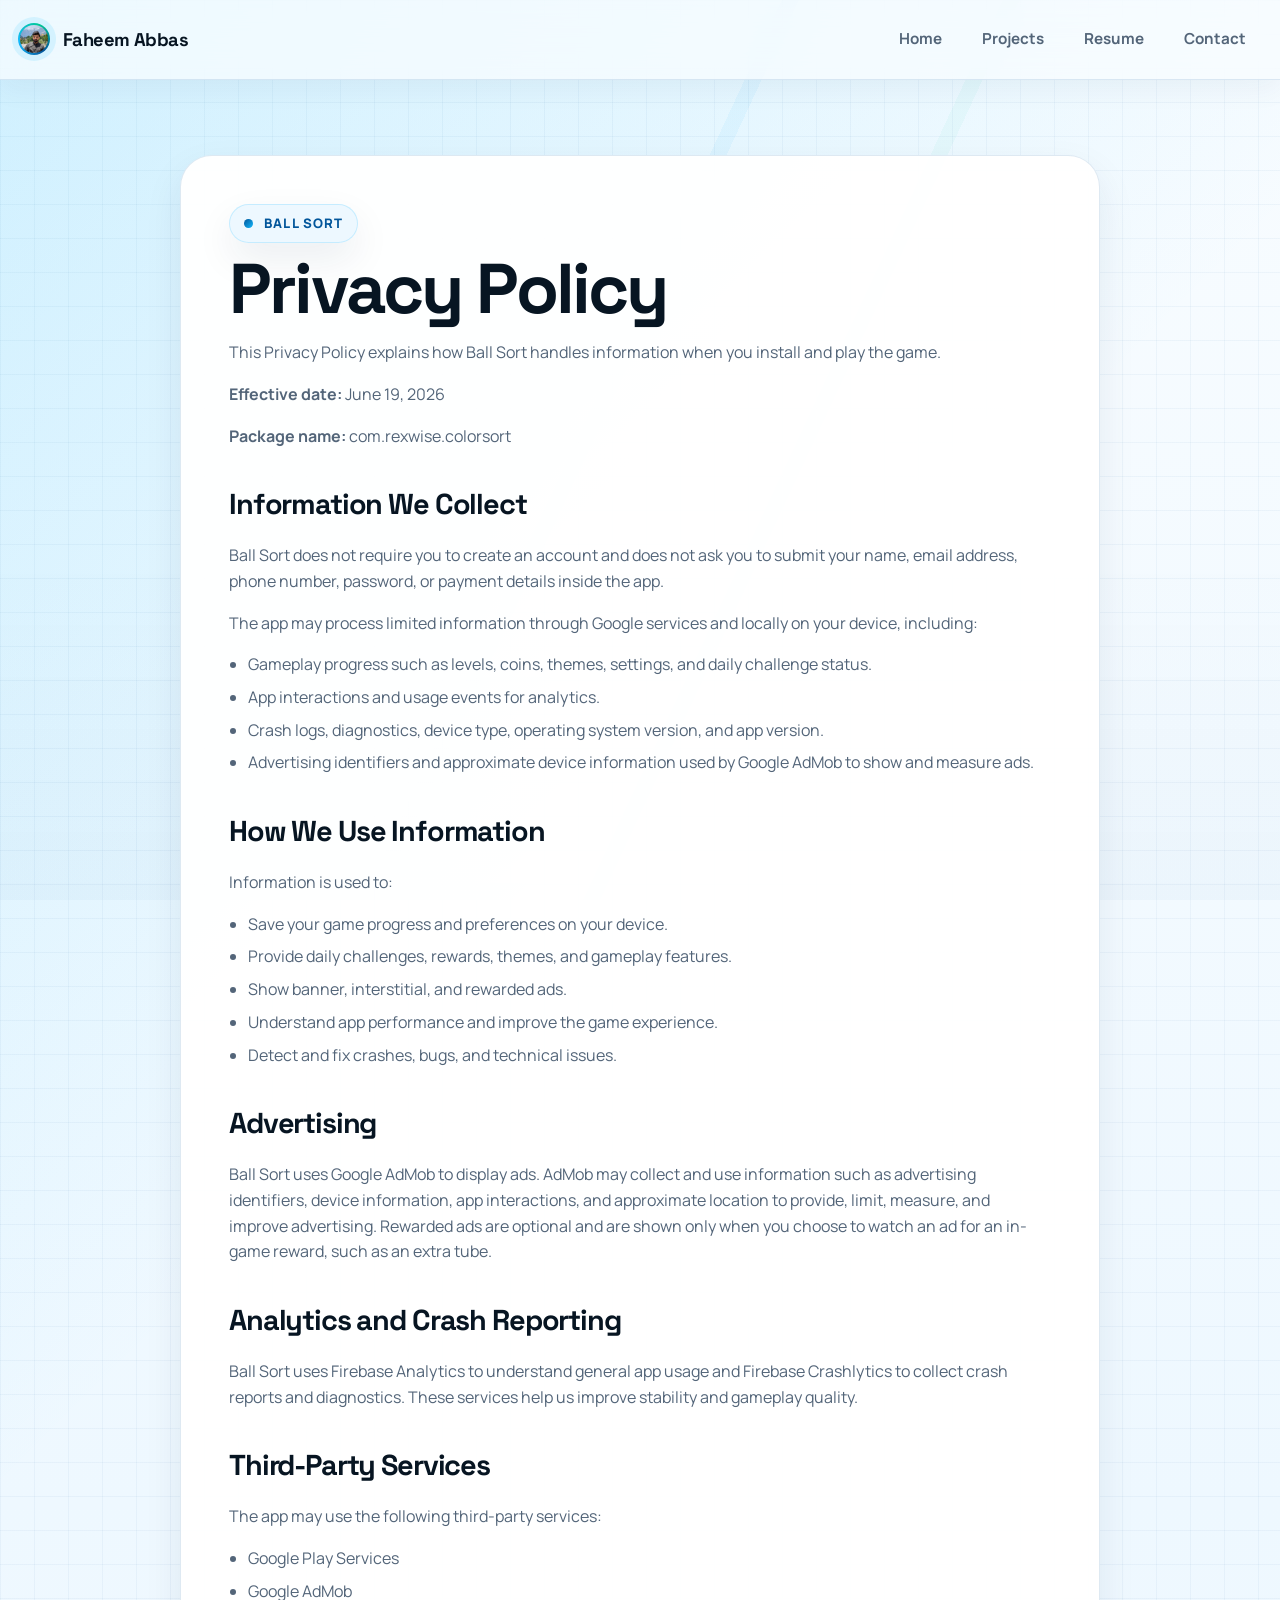
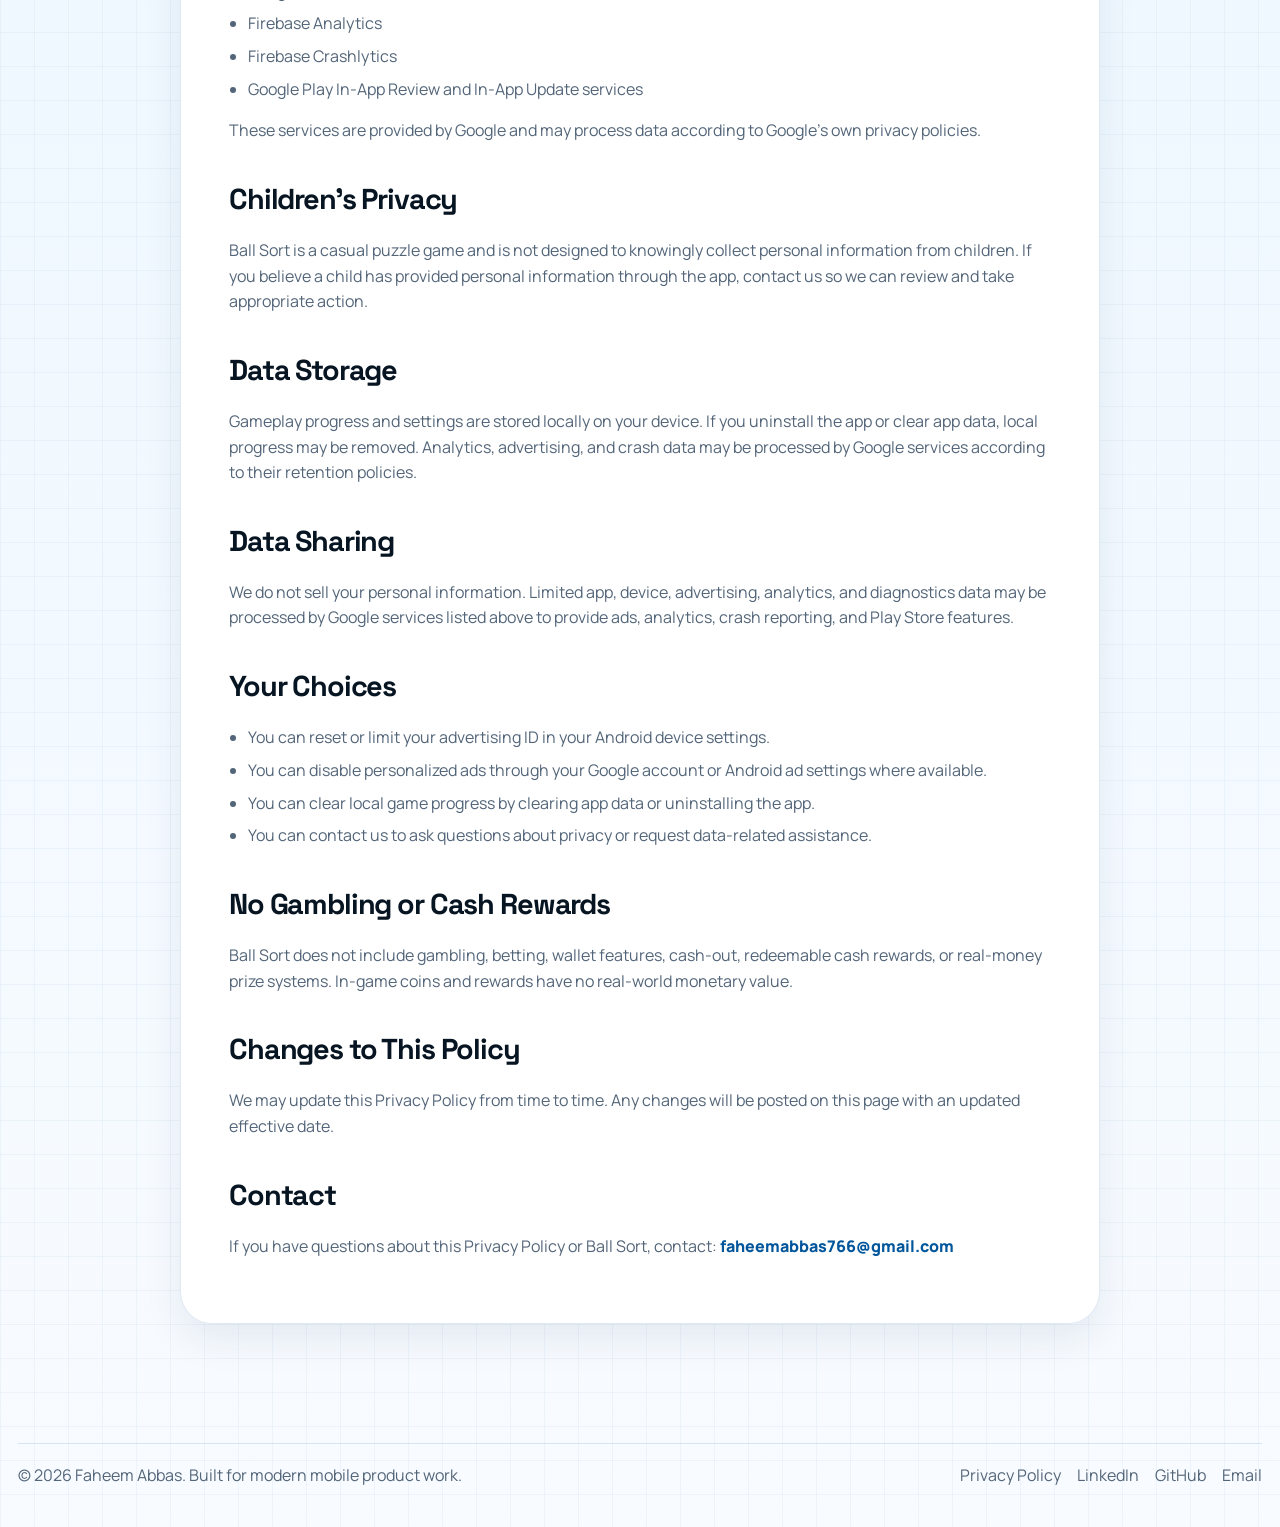
==== ball-sort-privacy-policy.html @ 4a524191 "Add Ball Sort privacy policy" ====
<!DOCTYPE html>
<html lang="en">
  <head>
    <meta charset="utf-8" />
    <meta name="viewport" content="width=device-width, initial-scale=1" />
    <meta name="theme-color" content="#071a2c" />
    <meta
      name="description"
      content="Privacy Policy for Ball Sort, a color sorting puzzle game published under package com.rexwise.colorsort."
    />
    <meta name="author" content="Faheem Abbas" />
    <meta name="robots" content="index, follow" />
    <link
      rel="canonical"
      href="https://faheemabbas766.github.io/ball-sort-privacy-policy.html"
    />
    <meta property="og:type" content="article" />
    <meta property="og:site_name" content="Faheem Abbas Portfolio" />
    <meta property="og:title" content="Ball Sort Privacy Policy" />
    <meta
      property="og:description"
      content="Privacy Policy for the Ball Sort mobile game."
    />
    <meta
      property="og:url"
      content="https://faheemabbas766.github.io/ball-sort-privacy-policy.html"
    />
    <title>Privacy Policy | Ball Sort</title>
    <link rel="icon" type="image/x-icon" href="assets/favicon.ico" />
    <link rel="preconnect" href="https://fonts.googleapis.com" />
    <link rel="preconnect" href="https://fonts.gstatic.com" crossorigin />
    <link
      href="https://fonts.googleapis.com/css2?family=Manrope:wght@400;500;600;700;800&family=Space+Grotesk:wght@500;700&display=swap"
      rel="stylesheet"
    />
    <link
      href="https://cdn.jsdelivr.net/npm/bootstrap-icons@1.11.3/font/bootstrap-icons.css"
      rel="stylesheet"
    />
    <link href="css/styles.css" rel="stylesheet" />
  </head>
  <body data-page="privacy">
    <header class="site-header">
      <div class="container nav-wrap">
        <a class="brand" href="index.html">
          <span class="brand-avatar-wrap">
            <img class="brand-avatar" src="assets/profile-hero.jpg" alt="Faheem Abbas" />
          </span>
          Faheem Abbas
        </a>
        <button class="menu-toggle" type="button" aria-label="Toggle navigation">
          <i class="bi bi-list"></i>
        </button>
        <nav class="site-nav" aria-label="Primary navigation">
          <a href="index.html">Home</a>
          <a href="projects.html">Projects</a>
          <a href="resume.html">Resume</a>
          <a href="contact.html">Contact</a>
        </nav>
      </div>
    </header>

    <main class="page-shell">
      <section class="container section-compact">
        <article class="policy-shell">
          <div class="eyebrow">Ball Sort</div>
          <h1>Privacy Policy</h1>
          <p class="lead">
            This Privacy Policy explains how Ball Sort handles information when you
            install and play the game.
          </p>
          <p><strong>Effective date:</strong> June 19, 2026</p>
          <p><strong>Package name:</strong> com.rexwise.colorsort</p>

          <h2>Information We Collect</h2>
          <p>
            Ball Sort does not require you to create an account and does not ask
            you to submit your name, email address, phone number, password, or
            payment details inside the app.
          </p>
          <p>
            The app may process limited information through Google services and
            locally on your device, including:
          </p>
          <ul>
            <li>Gameplay progress such as levels, coins, themes, settings, and daily challenge status.</li>
            <li>App interactions and usage events for analytics.</li>
            <li>Crash logs, diagnostics, device type, operating system version, and app version.</li>
            <li>Advertising identifiers and approximate device information used by Google AdMob to show and measure ads.</li>
          </ul>

          <h2>How We Use Information</h2>
          <p>Information is used to:</p>
          <ul>
            <li>Save your game progress and preferences on your device.</li>
            <li>Provide daily challenges, rewards, themes, and gameplay features.</li>
            <li>Show banner, interstitial, and rewarded ads.</li>
            <li>Understand app performance and improve the game experience.</li>
            <li>Detect and fix crashes, bugs, and technical issues.</li>
          </ul>

          <h2>Advertising</h2>
          <p>
            Ball Sort uses Google AdMob to display ads. AdMob may collect and use
            information such as advertising identifiers, device information, app
            interactions, and approximate location to provide, limit, measure, and
            improve advertising. Rewarded ads are optional and are shown only when
            you choose to watch an ad for an in-game reward, such as an extra tube.
          </p>

          <h2>Analytics and Crash Reporting</h2>
          <p>
            Ball Sort uses Firebase Analytics to understand general app usage and
            Firebase Crashlytics to collect crash reports and diagnostics. These
            services help us improve stability and gameplay quality.
          </p>

          <h2>Third-Party Services</h2>
          <p>The app may use the following third-party services:</p>
          <ul>
            <li>Google Play Services</li>
            <li>Google AdMob</li>
            <li>Firebase Analytics</li>
            <li>Firebase Crashlytics</li>
            <li>Google Play In-App Review and In-App Update services</li>
          </ul>
          <p>
            These services are provided by Google and may process data according
            to Google's own privacy policies.
          </p>

          <h2>Children's Privacy</h2>
          <p>
            Ball Sort is a casual puzzle game and is not designed to knowingly
            collect personal information from children. If you believe a child has
            provided personal information through the app, contact us so we can
            review and take appropriate action.
          </p>

          <h2>Data Storage</h2>
          <p>
            Gameplay progress and settings are stored locally on your device. If
            you uninstall the app or clear app data, local progress may be removed.
            Analytics, advertising, and crash data may be processed by Google
            services according to their retention policies.
          </p>

          <h2>Data Sharing</h2>
          <p>
            We do not sell your personal information. Limited app, device,
            advertising, analytics, and diagnostics data may be processed by Google
            services listed above to provide ads, analytics, crash reporting, and
            Play Store features.
          </p>

          <h2>Your Choices</h2>
          <ul>
            <li>You can reset or limit your advertising ID in your Android device settings.</li>
            <li>You can disable personalized ads through your Google account or Android ad settings where available.</li>
            <li>You can clear local game progress by clearing app data or uninstalling the app.</li>
            <li>You can contact us to ask questions about privacy or request data-related assistance.</li>
          </ul>

          <h2>No Gambling or Cash Rewards</h2>
          <p>
            Ball Sort does not include gambling, betting, wallet features,
            cash-out, redeemable cash rewards, or real-money prize systems.
            In-game coins and rewards have no real-world monetary value.
          </p>

          <h2>Changes to This Policy</h2>
          <p>
            We may update this Privacy Policy from time to time. Any changes will
            be posted on this page with an updated effective date.
          </p>

          <h2>Contact</h2>
          <p>
            If you have questions about this Privacy Policy or Ball Sort, contact:
            <a class="text-link" href="mailto:faheemabbas766@gmail.com">faheemabbas766@gmail.com</a>
          </p>
        </article>
      </section>
    </main>

    <footer class="footer">
      <div class="container footer-inner">
        <div>© 2026 Faheem Abbas. Built for modern mobile product work.</div>
        <div class="footer-links">
          <a href="ball-sort-privacy-policy.html">Privacy Policy</a>
          <a href="https://linkedin.com/in/faheemabbas766" target="_blank" rel="noreferrer">LinkedIn</a>
          <a href="https://github.com/faheemabbas766" target="_blank" rel="noreferrer">GitHub</a>
          <a href="mailto:faheemabbas766@gmail.com">Email</a>
        </div>
      </div>
    </footer>

    <script src="js/site.js"></script>
  </body>
</html>
---- css/styles.css ----
:root {
  --bg: #eef8ff;
  --bg-soft: #dff4ff;
  --surface: rgba(255, 255, 255, 0.82);
  --surface-strong: rgba(255, 255, 255, 0.96);
  --surface-dark: #071a2c;
  --ink: #071522;
  --muted: #536579;
  --line: rgba(2, 86, 155, 0.13);
  --line-strong: rgba(2, 86, 155, 0.22);
  --brand: #02569b;
  --brand-2: #13b9fd;
  --accent: #00c896;
  --accent-soft: #d9f5ff;
  --success: #00a884;
  --shadow: 0 30px 90px rgba(2, 41, 74, 0.14);
  --shadow-soft: 0 16px 38px rgba(2, 41, 74, 0.08);
  --radius-xl: 32px;
  --radius-lg: 24px;
  --radius-md: 18px;
  --container: 1520px;
}

*,
*::before,
*::after {
  box-sizing: border-box;
}

html {
  scroll-behavior: smooth;
}

body {
  position: relative;
  isolation: isolate;
  margin: 0;
  min-height: 100vh;
  overflow-x: hidden;
  color: var(--ink);
  background:
    linear-gradient(90deg, rgba(2, 86, 155, 0.045) 1px, transparent 1px),
    linear-gradient(180deg, rgba(2, 86, 155, 0.045) 1px, transparent 1px),
    linear-gradient(135deg, rgba(19, 185, 253, 0.18), transparent 34%),
    linear-gradient(180deg, #f8fcff 0%, #eef8ff 48%, #f8fbff 100%);
  background-size: 34px 34px, 34px 34px, auto, auto;
  font-family: "Manrope", sans-serif;
  line-height: 1.6;
}

body::before,
body::after {
  content: "";
  position: fixed;
  pointer-events: none;
  z-index: -1;
}

body::before {
  inset: 0;
  opacity: 0.42;
  background:
    linear-gradient(115deg, transparent 0 46%, rgba(19, 185, 253, 0.12) 46% 47%, transparent 47% 100%),
    linear-gradient(115deg, transparent 0 59%, rgba(0, 200, 150, 0.1) 59% 60%, transparent 60% 100%);
}

body::after {
  inset: auto 0 0 0;
  height: 22rem;
  opacity: 0.22;
  background: linear-gradient(180deg, transparent, rgba(2, 86, 155, 0.12));
}

img {
  max-width: 100%;
  display: block;
}

a {
  color: inherit;
  text-decoration: none;
}

button,
input,
textarea {
  font: inherit;
}

::selection {
  color: #fff;
  background: rgba(29, 78, 216, 0.85);
}

.container {
  width: min(calc(100% - clamp(1rem, 2.8vw, 3rem)), var(--container));
  margin: 0 auto;
}

.site-header {
  position: sticky;
  top: 0;
  z-index: 20;
  backdrop-filter: blur(16px);
  background: rgba(248, 252, 255, 0.74);
  border-bottom: 1px solid rgba(2, 86, 155, 0.12);
  box-shadow: 0 8px 30px rgba(2, 41, 74, 0.05);
}

.nav-wrap {
  display: flex;
  align-items: center;
  justify-content: space-between;
  gap: 1.25rem;
  padding: 1rem 0;
}

.brand {
  display: inline-flex;
  align-items: center;
  gap: 0.8rem;
  font-family: "Space Grotesk", sans-serif;
  font-size: 1.15rem;
  font-weight: 700;
  letter-spacing: -0.03em;
}

.brand-avatar-wrap {
  display: inline-flex;
  align-items: center;
  justify-content: center;
  width: 2rem;
  height: 2rem;
  border-radius: 50%;
  padding: 2px;
  background: conic-gradient(from 140deg, #02569b, #13b9fd, #00c896, #02569b);
  box-shadow: 0 0 0 6px rgba(19, 185, 253, 0.12);
  overflow: hidden;
}

.brand-avatar {
  width: 100%;
  height: 100%;
  border-radius: 50%;
  object-fit: cover;
  object-position: 62% 28%;
}

.site-nav {
  display: flex;
  align-items: center;
  gap: 0.5rem;
}

.site-nav a {
  padding: 0.7rem 1rem;
  border-radius: 999px;
  color: var(--muted);
  font-size: 0.95rem;
  font-weight: 700;
  transition: color 180ms ease, background-color 180ms ease, transform 180ms ease, box-shadow 180ms ease;
}

.site-nav a:hover,
.site-nav a.active {
  color: var(--ink);
  background: rgba(255, 255, 255, 0.92);
  transform: translateY(-1px);
  box-shadow: 0 10px 24px rgba(2, 86, 155, 0.09);
}

.menu-toggle {
  display: none;
  align-items: center;
  justify-content: center;
  width: 3rem;
  height: 3rem;
  border: 1px solid var(--line);
  border-radius: 999px;
  background: rgba(255, 255, 255, 0.75);
  color: var(--ink);
  cursor: pointer;
}

.menu-toggle i {
  font-size: 1.15rem;
}

.page-shell {
  padding: 0.5rem 0 4rem;
}

.section {
  padding: 3.2rem 0;
}

.section-compact {
  padding: 1.4rem 0 2rem;
}

.section-title {
  margin: 0 0 0.9rem;
  font-family: "Space Grotesk", sans-serif;
  font-size: clamp(2rem, 4vw, 3rem);
  line-height: 1.05;
  letter-spacing: -0.05em;
}

.section-copy,
.lead,
.subtle {
  color: var(--muted);
}

.policy-shell {
  max-width: 920px;
  margin: 2rem auto 0;
  padding: clamp(1.4rem, 4vw, 3rem);
  border: 1px solid var(--line);
  border-radius: var(--radius-xl);
  background: var(--surface-strong);
  box-shadow: var(--shadow-soft);
}

.policy-shell h1,
.policy-shell h2 {
  font-family: "Space Grotesk", sans-serif;
  letter-spacing: -0.04em;
}

.policy-shell h1 {
  margin: 0.7rem 0 0.8rem;
  font-size: clamp(2.4rem, 6vw, 4.4rem);
  line-height: 1;
}

.policy-shell h2 {
  margin: 2rem 0 0.6rem;
  font-size: clamp(1.35rem, 3vw, 1.8rem);
}

.policy-shell p,
.policy-shell li {
  color: var(--muted);
}

.policy-shell ul {
  padding-left: 1.2rem;
}

.policy-shell li + li {
  margin-top: 0.45rem;
}

.eyebrow {
  display: inline-flex;
  align-items: center;
  width: fit-content;
  justify-self: start;
  white-space: nowrap;
  gap: 0.7rem;
  padding: 0.5rem 0.9rem;
  border-radius: 999px;
  background: rgba(235, 248, 255, 0.9);
  border: 1px solid rgba(19, 185, 253, 0.18);
  box-shadow: var(--shadow-soft);
  color: var(--brand);
  font-size: 0.82rem;
  font-weight: 800;
  letter-spacing: 0.08em;
  text-transform: uppercase;
}

.eyebrow::before {
  content: "";
  width: 0.55rem;
  height: 0.55rem;
  border-radius: 50%;
  background: linear-gradient(135deg, var(--brand), var(--brand-2));
}

.hero {
  position: relative;
  overflow: hidden;
  display: grid;
  grid-template-columns: minmax(0, 1.02fr) minmax(0, 0.98fr);
  gap: 2.75rem;
  align-items: center;
  margin-top: 1rem;
  padding: clamp(2rem, 4vw, 3rem);
  border-radius: 42px;
  background:
    radial-gradient(circle at 12% 12%, rgba(208, 165, 108, 0.16), transparent 18%),
    radial-gradient(circle at 86% 14%, rgba(142, 188, 211, 0.14), transparent 23%),
    radial-gradient(circle at 54% 100%, rgba(83, 142, 121, 0.15), transparent 26%),
    linear-gradient(135deg, #0b1720 0%, #122f42 44%, #1d4b4c 100%);
  box-shadow: 0 46px 100px rgba(8, 16, 22, 0.24);
}

.hero::before,
.hero::after {
  content: "";
  position: absolute;
  pointer-events: none;
}

.hero::before {
  inset: auto auto -12rem -10rem;
  width: 24rem;
  height: 24rem;
  border-radius: 50%;
  background: radial-gradient(circle, rgba(255, 255, 255, 0.08), transparent 72%);
}

.hero::after {
  inset: 1.25rem;
  border: 1px solid rgba(255, 255, 255, 0.07);
  border-radius: 34px;
}

.hero-copy {
  position: relative;
  z-index: 1;
  display: grid;
  align-content: center;
  min-width: 0;
}

.hero h1,
.hero h2 {
  margin: 1rem 0 1.3rem;
  font-family: "Space Grotesk", sans-serif;
  font-size: clamp(2.75rem, 5.2vw, 4.85rem);
  line-height: 0.95;
  letter-spacing: -0.07em;
  color: #fff;
  max-width: 11ch;
}

.hero p {
  max-width: 36rem;
  margin: 0 0 1.6rem;
  color: rgba(255, 255, 255, 0.8);
  font-size: 1.07rem;
}

.hero .eyebrow {
  background: rgba(255, 255, 255, 0.1);
  border-color: rgba(255, 255, 255, 0.12);
  box-shadow: none;
  color: #d3e5f3;
}

.hero .eyebrow::before {
  background: linear-gradient(135deg, #13b9fd, #00c896);
}

.hero-actions,
.button-row {
  display: flex;
  flex-wrap: wrap;
  gap: 1rem;
  margin: 1.75rem 0 1.35rem;
}

.button,
.button-secondary,
.button-link {
  display: inline-flex;
  align-items: center;
  justify-content: center;
  gap: 0.7rem;
  min-height: 3.35rem;
  padding: 0.9rem 1.4rem;
  border-radius: 999px;
  border: 1px solid transparent;
  font-weight: 800;
  transition: transform 180ms ease, box-shadow 180ms ease, background-color 180ms ease;
}

.button {
  color: #0e1720;
  background: linear-gradient(135deg, #13b9fd, #54c5f8 52%, #00c896);
  box-shadow: 0 20px 42px rgba(19, 185, 253, 0.26);
}

.button-secondary {
  color: var(--ink);
  background: rgba(255, 255, 255, 0.88);
  border-color: rgba(15, 27, 36, 0.08);
  box-shadow: var(--shadow-soft);
}

.button-link {
  padding: 0;
  min-height: auto;
  color: var(--brand);
  font-weight: 800;
}

.hero .button-secondary,
.spotlight-card .button-secondary,
.availability-card .button-secondary {
  color: #fff;
  background: rgba(255, 255, 255, 0.08);
  border-color: rgba(255, 255, 255, 0.16);
  box-shadow: none;
}

.button:hover,
.button-secondary:hover,
.button-link:hover {
  transform: translateY(-2px);
}

.button:hover {
  box-shadow: 0 24px 48px rgba(19, 185, 253, 0.32);
}

.hero-metrics,
.inline-meta,
.stack-tags,
.pill-row,
.service-tags,
.project-tags,
.mini-tags {
  display: flex;
  flex-wrap: wrap;
  gap: 0.8rem;
}

.metric-chip,
.pill,
.tag {
  display: inline-flex;
  align-items: center;
  gap: 0.55rem;
  padding: 0.72rem 0.95rem;
  border-radius: 999px;
  border: 1px solid rgba(15, 23, 42, 0.08);
  background: var(--surface-strong);
  box-shadow: var(--shadow-soft);
  color: var(--muted);
  font-size: 0.92rem;
  font-weight: 700;
}

.metric-chip i,
.pill i,
.tag i {
  color: var(--brand);
}

.hero .metric-chip {
  background: rgba(255, 255, 255, 0.08);
  border-color: rgba(255, 255, 255, 0.12);
  box-shadow: none;
  color: rgba(255, 255, 255, 0.84);
}

.hero .metric-chip i {
  color: #82dcff;
}

.hero-visual {
  position: relative;
  min-height: 38rem;
  z-index: 1;
  min-width: 0;
}

.hero-card {
  position: relative;
  height: 100%;
  min-height: 38rem;
  overflow: hidden;
  border-radius: 34px;
  background: #0b1319;
  border: 1px solid rgba(255, 255, 255, 0.1);
  box-shadow: 0 30px 80px rgba(0, 0, 0, 0.28);
}

.hero-card::before,
.hero-card::after {
  content: "";
  position: absolute;
  pointer-events: none;
  z-index: 0;
}

.hero-card::before {
  inset: 0;
  z-index: 1;
  background: linear-gradient(180deg, rgba(9, 14, 18, 0.02) 0%, rgba(9, 14, 18, 0.14) 34%, rgba(9, 14, 18, 0.76) 100%);
}

.hero-card::after {
  inset: 1rem;
  z-index: 2;
  border: 1px solid rgba(255, 255, 255, 0.08);
  border-radius: 28px;
}

.hero-avatar {
  position: absolute;
  inset: 0;
  width: 100%;
  height: 100%;
  margin: 0;
  object-fit: cover;
  object-position: 66% center;
  filter: saturate(104%);
}

.hero-overlay {
  position: absolute;
  left: 1.35rem;
  right: 1.35rem;
  z-index: 3;
  display: flex;
  gap: 0.75rem;
}

.hero-overlay--top {
  top: 1.35rem;
  align-items: flex-start;
  justify-content: space-between;
}

.hero-overlay--bottom {
  bottom: 1.35rem;
  flex-direction: column;
  align-items: flex-start;
}

.hero-badge {
  max-width: 16rem;
  padding: 0.95rem 1rem;
  border-radius: 1.2rem;
  background: rgba(12, 24, 32, 0.48);
  border: 1px solid rgba(255, 255, 255, 0.12);
  backdrop-filter: blur(14px);
}

.hero-badge-label {
  display: block;
  margin-bottom: 0.3rem;
  color: rgba(255, 255, 255, 0.62);
  font-size: 0.75rem;
  font-weight: 700;
  letter-spacing: 0.08em;
  text-transform: uppercase;
}

.hero-badge strong {
  color: #fff;
  font-size: 1rem;
  line-height: 1.35;
}

.hero-location {
  display: inline-flex;
  align-items: center;
  gap: 0.45rem;
  padding: 0.8rem 1rem;
  border-radius: 999px;
  background: rgba(255, 255, 255, 0.1);
  border: 1px solid rgba(255, 255, 255, 0.12);
  backdrop-filter: blur(14px);
  color: #fff;
  font-size: 0.88rem;
  font-weight: 700;
}

.hero-overlay--bottom p {
  max-width: 20rem;
  margin: 0;
  padding: 0.95rem 1rem;
  border-radius: 1.2rem;
  background: rgba(12, 24, 32, 0.52);
  border: 1px solid rgba(255, 255, 255, 0.12);
  color: rgba(255, 255, 255, 0.86);
  font-size: 0.94rem;
}

.hero-platforms {
  display: flex;
  flex-wrap: wrap;
  gap: 0.65rem;
}

.hero-platforms span {
  display: inline-flex;
  align-items: center;
  padding: 0.68rem 0.92rem;
  border-radius: 999px;
  background: rgba(255, 255, 255, 0.1);
  border: 1px solid rgba(255, 255, 255, 0.12);
  backdrop-filter: blur(12px);
  color: #fff;
  font-size: 0.84rem;
  font-weight: 700;
}

.floating-card,
.spotlight-card,
.detail-card,
.cta-panel,
.info-card,
.stat-card,
.panel,
.project-card,
.value-card,
.timeline-card,
.contact-card,
.mini-panel {
  border: 1px solid rgba(255, 255, 255, 0.58);
  background: var(--surface-strong);
  box-shadow: var(--shadow);
  backdrop-filter: blur(12px);
}

.stat-card,
.value-card,
.project-card,
.contact-card,
.timeline-card,
.mini-panel,
.panel,
.availability-card,
.quote-panel,
.spotlight-card {
  position: relative;
}

.stat-card::after,
.value-card::after,
.project-card::after,
.contact-card::after,
.timeline-card::after,
.mini-panel::after,
.panel::after,
.availability-card::after,
.quote-panel::after,
.spotlight-card::after {
  content: "";
  position: absolute;
  inset: 0;
  border-radius: inherit;
  pointer-events: none;
  background: linear-gradient(135deg, rgba(255, 255, 255, 0.14), transparent 36%);
  opacity: 0.6;
}

.floating-card {
  position: absolute;
  left: 0;
  top: 1.3rem;
  max-width: 17rem;
  padding: 1rem 1.1rem;
  border-radius: var(--radius-md);
  z-index: 2;
}

.floating-card strong {
  display: block;
  margin-bottom: 0.3rem;
  color: #fff;
  font-size: 0.95rem;
}

.floating-card p {
  margin: 0;
  color: rgba(255, 255, 255, 0.76);
  font-size: 0.88rem;
}

.floating-card--dark {
  background: rgba(9, 17, 31, 0.58);
  border-color: rgba(255, 255, 255, 0.1);
  box-shadow: 0 14px 34px rgba(0, 0, 0, 0.16);
}

.floating-card--light {
  position: absolute;
  left: 0.5rem;
  right: auto;
  bottom: 1.6rem;
  max-width: 13rem;
  padding: 1rem 1.05rem;
  border-radius: var(--radius-md);
  background: rgba(255, 251, 240, 0.95);
}

.floating-card--light strong {
  color: var(--ink);
}

.floating-card--light p {
  color: var(--muted);
}

.floating-card .meta-line {
  display: inline-flex;
  align-items: center;
  gap: 0.45rem;
  margin-top: 0.55rem;
  color: rgba(255, 255, 255, 0.86);
  font-size: 0.82rem;
  font-weight: 700;
}

.floating-card--light .meta-line {
  color: var(--brand);
}

.section-compact {
  margin-top: 0.8rem;
  position: relative;
  z-index: 2;
}

.brand-strip {
  display: grid;
  grid-template-columns: 1.3fr 1fr;
  gap: 1.45rem;
  align-items: stretch;
}

.panel {
  padding: 1.5rem;
  border-radius: var(--radius-xl);
}

.panel-dark {
  color: #fff;
  background:
    linear-gradient(90deg, rgba(19, 185, 253, 0.08) 1px, transparent 1px),
    linear-gradient(180deg, rgba(19, 185, 253, 0.06) 1px, transparent 1px),
    linear-gradient(145deg, rgba(4, 22, 38, 0.98), rgba(2, 63, 111, 0.97) 58%, rgba(0, 155, 190, 0.9));
  background-size: 30px 30px, 30px 30px, auto;
  border-color: rgba(151, 220, 255, 0.14);
}

.panel-dark .section-copy,
.panel-dark p,
.panel-dark li {
  color: rgba(255, 255, 255, 0.72);
}

.panel-dark .stack-block h4 {
  color: rgba(255, 255, 255, 0.45);
}

.panel-dark .stack-list span {
  background: rgba(255, 255, 255, 0.08);
  color: rgba(255, 255, 255, 0.84);
}

.stat-grid,
.value-grid,
.project-grid,
.contact-grid,
.timeline-grid,
.capability-grid,
.two-column,
.three-column {
  display: grid;
  gap: 1.25rem;
}

.stat-grid {
  grid-template-columns: repeat(3, minmax(0, 1fr));
  align-content: start;
}

.value-grid,
.project-grid,
.capability-grid,
.three-column {
  grid-template-columns: repeat(3, minmax(0, 1fr));
}

.contact-grid,
.two-column {
  grid-template-columns: repeat(2, minmax(0, 1fr));
}

.timeline-grid {
  grid-template-columns: minmax(0, 1.05fr) minmax(0, 0.95fr);
}

.stat-card,
.value-card,
.project-card,
.contact-card,
.timeline-card,
.mini-panel {
  padding: 1.45rem;
  border-radius: var(--radius-lg);
  min-width: 0;
}

.stat-card,
.value-card,
.contact-card,
.timeline-card,
.mini-panel,
.panel:not(.panel-dark) {
  border-color: rgba(15, 27, 36, 0.07);
  background: linear-gradient(180deg, rgba(255, 255, 255, 0.96), rgba(248, 244, 236, 0.96));
}

.stat-card h3,
.value-card h3,
.project-card h3,
.contact-card h3,
.timeline-card h3,
.mini-panel h3 {
  margin: 0 0 0.55rem;
  font-family: "Space Grotesk", sans-serif;
  font-size: 1.25rem;
  letter-spacing: -0.04em;
}

.stat-card .number {
  font-family: "Space Grotesk", sans-serif;
  font-size: clamp(2.2rem, 4vw, 3.35rem);
  line-height: 0.95;
  letter-spacing: -0.06em;
}

.stat-card p,
.value-card p,
.project-card p,
.contact-card p,
.timeline-card p {
  margin: 0;
  color: var(--muted);
}

.section-head {
  display: flex;
  align-items: end;
  justify-content: space-between;
  gap: 1rem;
  margin-bottom: 1.6rem;
}

.section-head p {
  max-width: 38rem;
  margin: 0;
}

.project-card {
  position: relative;
  overflow: hidden;
  display: flex;
  flex-direction: column;
  gap: 1.15rem;
  border-color: rgba(2, 86, 155, 0.12);
  background:
    linear-gradient(90deg, rgba(19, 185, 253, 0.055) 1px, transparent 1px),
    linear-gradient(180deg, rgba(19, 185, 253, 0.045) 1px, transparent 1px),
    linear-gradient(180deg, rgba(255, 255, 255, 0.99), rgba(244, 251, 255, 0.98));
  background-size: 26px 26px, 26px 26px, auto;
  box-shadow: 0 22px 50px rgba(2, 41, 74, 0.08);
  transition: transform 220ms ease, box-shadow 220ms ease, border-color 220ms ease;
}

.project-card::before {
  content: "";
  position: absolute;
  left: 1.35rem;
  right: 1.35rem;
  top: 0;
  height: 6px;
  border-radius: 999px;
  background: linear-gradient(90deg, #02569b, #13b9fd, #00c896);
}

.project-card::after {
  content: "";
  position: absolute;
  inset: auto 1.4rem 1.2rem auto;
  width: 3.6rem;
  height: 3.6rem;
  border-radius: 1rem;
  border: 1px solid rgba(19, 185, 253, 0.2);
  background:
    linear-gradient(135deg, transparent 44%, rgba(19, 185, 253, 0.16) 44% 56%, transparent 56%),
    rgba(255, 255, 255, 0.42);
  transform: rotate(45deg);
}

.project-card:nth-child(3n + 1) {
  background:
    linear-gradient(90deg, rgba(19, 185, 253, 0.055) 1px, transparent 1px),
    linear-gradient(180deg, rgba(19, 185, 253, 0.045) 1px, transparent 1px),
    linear-gradient(180deg, #ffffff 0%, #f1fbff 58%, #ffffff 100%);
  background-size: 26px 26px, 26px 26px, auto;
}

.project-card:nth-child(3n + 2) {
  background:
    linear-gradient(90deg, rgba(0, 200, 150, 0.05) 1px, transparent 1px),
    linear-gradient(180deg, rgba(2, 86, 155, 0.04) 1px, transparent 1px),
    linear-gradient(180deg, #ffffff 0%, #f4fffb 58%, #ffffff 100%);
  background-size: 26px 26px, 26px 26px, auto;
}

.project-card:nth-child(3n + 3) {
  background:
    linear-gradient(90deg, rgba(2, 86, 155, 0.05) 1px, transparent 1px),
    linear-gradient(180deg, rgba(19, 185, 253, 0.035) 1px, transparent 1px),
    linear-gradient(180deg, #ffffff 0%, #eef8ff 58%, #ffffff 100%);
  background-size: 26px 26px, 26px 26px, auto;
}

.project-card:hover,
.stat-card:hover,
.value-card:hover,
.contact-card:hover,
.timeline-card:hover,
.mini-panel:hover {
  transform: translateY(-4px);
  box-shadow: 0 30px 64px rgba(2, 86, 155, 0.13);
  border-color: rgba(19, 185, 253, 0.28);
}

.project-top {
  display: flex;
  align-items: center;
  justify-content: space-between;
  gap: 1rem;
}

.project-logo {
  display: inline-flex;
  align-items: center;
  justify-content: center;
  width: 4.35rem;
  height: 4.35rem;
  padding: 0.75rem;
  border-radius: 1.35rem;
  background: linear-gradient(180deg, rgba(255, 255, 255, 0.98), rgba(235, 248, 255, 0.92));
  border: 1px solid rgba(19, 185, 253, 0.18);
  box-shadow: var(--shadow-soft);
}

.project-logo img {
  width: 100%;
  height: 100%;
  object-fit: contain;
  border-radius: 0.95rem;
}

.project-logo i {
  font-size: 1.45rem;
  color: var(--brand);
}

.project-shot {
  margin-top: 1rem;
  overflow: hidden;
  border-radius: 1rem;
  border: 1px solid rgba(19, 185, 253, 0.16);
  background: linear-gradient(180deg, rgba(235, 248, 255, 0.94), rgba(246, 252, 255, 0.94));
  box-shadow: 0 14px 28px rgba(2, 86, 155, 0.08);
  aspect-ratio: 16 / 9;
}

.project-shot img {
  width: 100%;
  height: 100%;
  object-fit: cover;
  display: block;
}

.project-type {
  color: var(--brand);
  font-size: 0.84rem;
  font-weight: 800;
  letter-spacing: 0.08em;
  text-transform: uppercase;
}

.project-list {
  padding: 0;
  margin: 0;
  list-style: none;
  display: grid;
  gap: 0.7rem;
}

.project-list li {
  position: relative;
  padding-left: 1.15rem;
  color: var(--muted);
}

.project-list li::before {
  content: "";
  position: absolute;
  left: 0;
  top: 0.7rem;
  width: 0.5rem;
  height: 0.5rem;
  border-radius: 50%;
  background: linear-gradient(135deg, var(--brand), var(--brand-2));
}

.project-footer {
  display: flex;
  flex-wrap: wrap;
  align-items: center;
  justify-content: space-between;
  gap: 0.9rem;
  margin-top: auto;
  padding-top: 0.4rem;
}

.project-links {
  display: inline-flex;
  flex-wrap: wrap;
  gap: 0.8rem;
}

.text-link {
  display: inline-flex;
  align-items: center;
  gap: 0.45rem;
  color: var(--brand);
  font-weight: 800;
}

.text-link:hover {
  color: #0087c9;
}

.store-gallery-stack {
  display: grid;
  gap: 1.25rem;
  min-width: 0;
  max-width: 100%;
}

.store-proof-grid {
  display: grid;
  grid-template-columns: repeat(4, minmax(0, 1fr));
  gap: 0.9rem;
  margin: 1.3rem 0 1.5rem;
}

.store-proof-card {
  position: relative;
  overflow: hidden;
  min-height: 7rem;
  padding: 1.1rem;
  border-radius: 1.35rem;
  border: 1px solid rgba(19, 185, 253, 0.18);
  background:
    radial-gradient(circle at 14% 14%, rgba(19, 185, 253, 0.18), transparent 34%),
    linear-gradient(135deg, rgba(255, 255, 255, 0.95), rgba(236, 249, 255, 0.92));
  box-shadow: 0 18px 40px rgba(2, 41, 74, 0.08);
}

.store-proof-card::after {
  content: "";
  position: absolute;
  inset: auto -18% -45% auto;
  width: 7rem;
  height: 7rem;
  border-radius: 999px;
  background: linear-gradient(135deg, rgba(0, 200, 150, 0.22), rgba(19, 185, 253, 0.1));
}

.store-proof-card span {
  position: relative;
  z-index: 1;
  display: block;
  margin-bottom: 0.4rem;
  font-family: "Space Grotesk", sans-serif;
  font-size: clamp(1.45rem, 2.3vw, 2rem);
  font-weight: 800;
  letter-spacing: -0.05em;
  color: var(--ink);
}

.store-proof-card strong {
  position: relative;
  z-index: 1;
  color: var(--muted);
  font-size: 0.9rem;
}

.store-showcase {
  min-width: 0;
  max-width: 100%;
  padding: 1.45rem;
  border-radius: var(--radius-xl);
  border: 1px solid rgba(2, 86, 155, 0.12);
  background:
    linear-gradient(90deg, rgba(19, 185, 253, 0.05) 1px, transparent 1px),
    linear-gradient(180deg, rgba(19, 185, 253, 0.04) 1px, transparent 1px),
    linear-gradient(180deg, rgba(255, 255, 255, 0.99), rgba(241, 250, 255, 0.98));
  background-size: 30px 30px, 30px 30px, auto;
  box-shadow: 0 22px 50px rgba(2, 41, 74, 0.08);
}

.store-showcase-head {
  display: flex;
  align-items: center;
  justify-content: space-between;
  gap: 1rem;
  min-width: 0;
  max-width: 100%;
  margin-bottom: 1rem;
}

.store-showcase-meta {
  display: flex;
  align-items: center;
  gap: 1rem;
  min-width: 0;
  max-width: 100%;
}

.store-showcase-meta > div {
  min-width: 0;
  max-width: 100%;
}

.store-showcase-meta h3 {
  margin: 0.2rem 0 0.35rem;
  font-family: "Space Grotesk", sans-serif;
  font-size: clamp(1.4rem, 2vw, 1.8rem);
  letter-spacing: -0.04em;
}

.store-showcase-meta p {
  margin: 0;
  color: var(--muted);
  max-width: 42rem;
  overflow-wrap: anywhere;
}

.store-showcase-icon {
  width: 4.8rem;
  height: 4.8rem;
  flex: 0 0 auto;
  border-radius: 1.25rem;
  object-fit: cover;
  border: 1px solid rgba(19, 185, 253, 0.2);
  box-shadow: var(--shadow-soft);
}

.store-showcase-actions {
  display: flex;
  flex-wrap: wrap;
  justify-content: flex-end;
  gap: 0.75rem;
  min-width: 0;
  max-width: 100%;
  flex: 0 0 auto;
}

.store-shot-rail {
  display: grid;
  grid-auto-flow: column;
  grid-auto-columns: minmax(18rem, 24rem);
  gap: 0.9rem;
  width: 100%;
  min-width: 0;
  max-width: 100%;
  overflow-x: auto;
  overscroll-behavior-x: contain;
  padding-bottom: 0.35rem;
  scroll-snap-type: x proximity;
}

.store-shot-card {
  position: relative;
  overflow: hidden;
  display: block;
  cursor: zoom-in;
  border-radius: 1.15rem;
  border: 1px solid rgba(2, 86, 155, 0.12);
  background: #ebf8ff;
  box-shadow: 0 12px 26px rgba(2, 41, 74, 0.08);
  aspect-ratio: 16 / 9;
  scroll-snap-align: start;
  transition: transform 180ms ease, box-shadow 180ms ease, border-color 180ms ease;
}

.store-shot-card::after {
  content: "";
  position: absolute;
  inset: 0;
  background: linear-gradient(180deg, transparent 58%, rgba(7, 14, 20, 0.06));
  pointer-events: none;
}

.store-shot-card:hover {
  transform: translateY(-3px);
  box-shadow: 0 18px 34px rgba(2, 86, 155, 0.14);
  border-color: rgba(19, 185, 253, 0.32);
}

.store-shot-card img {
  width: 100%;
  height: 100%;
  object-fit: cover;
  display: block;
  transition: transform 220ms ease;
}

.store-showcase .store-shot-card {
  animation: screenshotLift 520ms cubic-bezier(0.2, 0.8, 0.2, 1) both;
}

.store-shot-card:nth-child(2) {
  animation-delay: 60ms;
}

.store-shot-card:nth-child(3) {
  animation-delay: 120ms;
}

.store-shot-card:nth-child(4) {
  animation-delay: 180ms;
}

.store-shot-card:nth-child(5) {
  animation-delay: 240ms;
}

.store-shot-card:nth-child(6) {
  animation-delay: 300ms;
}

@keyframes screenshotLift {
  from {
    opacity: 0;
    transform: translateY(18px) scale(0.96);
  }

  to {
    opacity: 1;
    transform: translateY(0) scale(1);
  }
}

@media (prefers-reduced-motion: reduce) {
  .store-showcase .store-shot-card {
    animation: none;
  }
}

.store-shot-card:hover img {
  transform: scale(1.02);
}

.store-shot-card:focus-visible,
.gallery-modal-close:focus-visible,
.gallery-modal-nav:focus-visible {
  outline: 3px solid rgba(19, 185, 253, 0.78);
  outline-offset: 3px;
}

.gallery-open {
  overflow: hidden;
}

.gallery-modal {
  position: fixed;
  inset: 0;
  z-index: 80;
  display: grid;
  place-items: center;
  padding: clamp(0.8rem, 2vw, 1.4rem);
}

.gallery-modal[hidden] {
  display: none;
}

.gallery-modal-backdrop {
  position: absolute;
  inset: 0;
  background: rgba(5, 11, 16, 0.76);
  backdrop-filter: blur(14px);
}

.gallery-modal-dialog {
  position: relative;
  z-index: 1;
  width: min(1240px, 100%);
  max-height: calc(100vh - 2rem);
  overflow: hidden;
  border-radius: 1.8rem;
  border: 1px solid rgba(255, 255, 255, 0.12);
  background:
    linear-gradient(90deg, rgba(19, 185, 253, 0.08) 1px, transparent 1px),
    linear-gradient(180deg, rgba(19, 185, 253, 0.06) 1px, transparent 1px),
    linear-gradient(160deg, rgba(5, 23, 39, 0.98), rgba(3, 42, 75, 0.96));
  background-size: 30px 30px, 30px 30px, auto;
  box-shadow: 0 40px 120px rgba(0, 0, 0, 0.35);
  transform: translateY(18px) scale(0.985);
  opacity: 0;
  transition: transform 220ms ease, opacity 220ms ease;
}

.gallery-modal.is-open .gallery-modal-dialog {
  transform: translateY(0) scale(1);
  opacity: 1;
}

.gallery-modal-close,
.gallery-modal-nav {
  border: 0;
  color: #fff;
  cursor: pointer;
  transition: transform 180ms ease, background-color 180ms ease, border-color 180ms ease;
}

.gallery-modal-close {
  position: absolute;
  top: 1rem;
  right: 1rem;
  z-index: 3;
  display: inline-flex;
  align-items: center;
  justify-content: center;
  width: 3rem;
  height: 3rem;
  border-radius: 999px;
  background: rgba(255, 255, 255, 0.08);
  border: 1px solid rgba(255, 255, 255, 0.16);
}

.gallery-modal-close:hover,
.gallery-modal-nav:hover {
  transform: translateY(-1px);
  background: rgba(255, 255, 255, 0.14);
  border-color: rgba(255, 255, 255, 0.24);
}

.gallery-modal-stage {
  position: relative;
  min-height: min(68vh, 880px);
  padding: 1.4rem 4.25rem 0.8rem;
  display: flex;
  align-items: center;
  justify-content: center;
}

.gallery-modal-image {
  width: 100%;
  max-height: min(68vh, 820px);
  object-fit: contain;
  border-radius: 1.35rem;
  background: linear-gradient(180deg, rgba(246, 247, 248, 0.96), rgba(229, 234, 238, 0.92));
  box-shadow: 0 20px 60px rgba(0, 0, 0, 0.24);
}

.gallery-modal-nav {
  position: absolute;
  top: 50%;
  transform: translateY(-50%);
  z-index: 2;
  display: inline-flex;
  align-items: center;
  justify-content: center;
  width: 3.2rem;
  height: 3.2rem;
  border-radius: 999px;
  background: rgba(255, 255, 255, 0.08);
  border: 1px solid rgba(255, 255, 255, 0.16);
}

.gallery-modal-prev {
  left: 1rem;
}

.gallery-modal-next {
  right: 1rem;
}

.gallery-modal-footer {
  display: flex;
  align-items: flex-end;
  justify-content: space-between;
  gap: 1.25rem;
  padding: 0 1.4rem 1.4rem;
  color: rgba(255, 255, 255, 0.92);
}

.gallery-modal-copy {
  max-width: 42rem;
}

.gallery-modal-kicker {
  color: rgba(151, 220, 255, 0.92);
  font-size: 0.82rem;
  font-weight: 800;
  letter-spacing: 0.1em;
  text-transform: uppercase;
}

.gallery-modal-title {
  margin: 0.3rem 0 0.55rem;
  font-family: "Space Grotesk", sans-serif;
  font-size: clamp(1.45rem, 2vw, 2rem);
  line-height: 1.05;
  letter-spacing: -0.04em;
}

.gallery-modal-description {
  margin: 0;
  color: rgba(231, 237, 241, 0.78);
}

.gallery-modal-meta {
  display: grid;
  gap: 0.9rem;
  justify-items: end;
  min-width: 16rem;
}

.gallery-modal-counter {
  display: inline-flex;
  align-items: center;
  justify-content: center;
  padding: 0.55rem 0.95rem;
  border-radius: 999px;
  background: rgba(255, 255, 255, 0.08);
  border: 1px solid rgba(255, 255, 255, 0.14);
  color: rgba(255, 255, 255, 0.88);
  font-weight: 700;
}

.gallery-modal-actions {
  display: flex;
  flex-wrap: wrap;
  justify-content: flex-end;
  gap: 0.75rem;
}

.gallery-modal-actions .button,
.gallery-modal-actions .button-secondary {
  box-shadow: none;
}

.gallery-modal-actions [hidden] {
  display: none;
}

.gallery-modal-actions .button-secondary {
  color: #fff;
  background: rgba(19, 185, 253, 0.1);
  border-color: rgba(151, 220, 255, 0.24);
}

.highlight-grid {
  display: grid;
  grid-template-columns: minmax(0, 1.1fr) minmax(0, 0.9fr);
  gap: 1.25rem;
}

.contributor-grid {
  align-items: stretch;
}

.contributor-panel {
  display: grid;
  gap: 1rem;
}

.contribution-list {
  display: grid;
  gap: 0.8rem;
}

.contribution-item {
  display: grid;
  gap: 0.28rem;
  padding: 1rem;
  border-radius: 1.1rem;
  border: 1px solid rgba(2, 86, 155, 0.12);
  background: linear-gradient(180deg, rgba(255, 255, 255, 0.98), rgba(241, 249, 255, 0.98));
  box-shadow: 0 14px 28px rgba(2, 41, 74, 0.06);
  transition: transform 180ms ease, border-color 180ms ease, box-shadow 180ms ease;
}

.contribution-item:hover {
  transform: translateY(-2px);
  border-color: rgba(19, 185, 253, 0.28);
  box-shadow: 0 20px 34px rgba(2, 41, 74, 0.1);
}

.contribution-item strong {
  color: var(--brand);
  font-size: 0.86rem;
  font-weight: 800;
  letter-spacing: 0.08em;
  text-transform: uppercase;
}

.contribution-item span {
  color: var(--ink);
  font-size: 0.96rem;
  line-height: 1.45;
}

.spotlight-card {
  position: relative;
  overflow: hidden;
  padding: 1.8rem;
  border-radius: calc(var(--radius-xl) + 2px);
  color: #fff;
  min-width: 0;
  border-color: rgba(255, 255, 255, 0.08);
  background:
    linear-gradient(90deg, rgba(19, 185, 253, 0.08) 1px, transparent 1px),
    linear-gradient(180deg, rgba(19, 185, 253, 0.06) 1px, transparent 1px),
    linear-gradient(145deg, rgba(4, 22, 38, 0.99), rgba(2, 63, 111, 0.97) 58%, rgba(0, 155, 190, 0.9));
  background-size: 30px 30px, 30px 30px, auto;
  box-shadow: 0 34px 76px rgba(2, 41, 74, 0.18);
}

.spotlight-card::before {
  content: "";
  position: absolute;
  inset: 0;
  background: linear-gradient(135deg, rgba(255, 255, 255, 0.06), transparent 45%);
  pointer-events: none;
}

.spotlight-card > * {
  position: relative;
}

.spotlight-card .eyebrow {
  background: rgba(255, 255, 255, 0.08);
  border-color: rgba(255, 255, 255, 0.1);
  box-shadow: none;
  color: #bfdbfe;
}

.spotlight-card .eyebrow::before {
  background: linear-gradient(135deg, #13b9fd, #00c896);
}

.spotlight-card h2 {
  margin: 0 0 0.7rem;
  font-family: "Space Grotesk", sans-serif;
  font-size: clamp(2rem, 4vw, 3.2rem);
  line-height: 1;
  letter-spacing: -0.06em;
}

.spotlight-card .section-title,
.spotlight-card .lead,
.spotlight-card p {
  color: rgba(255, 255, 255, 0.76);
}

.spotlight-card .section-title,
.spotlight-card h1,
.spotlight-card h2 {
  color: #fff;
}

.spotlight-card .pill {
  background: rgba(255, 255, 255, 0.08);
  border-color: rgba(255, 255, 255, 0.12);
  box-shadow: none;
  color: rgba(255, 255, 255, 0.84);
}

.spotlight-card .pill i {
  color: #82dcff;
}

.timeline {
  position: relative;
  padding-left: 1.2rem;
}

.timeline::before {
  content: "";
  position: absolute;
  left: 0.25rem;
  top: 0.3rem;
  bottom: 0.3rem;
  width: 2px;
  background: linear-gradient(180deg, rgba(19, 185, 253, 0.45), rgba(0, 200, 150, 0.35));
}

.timeline-card {
  position: relative;
  margin-bottom: 1rem;
}

.timeline-card::before {
  content: "";
  position: absolute;
  left: -1.6rem;
  top: 1.55rem;
  width: 0.85rem;
  height: 0.85rem;
  border-radius: 50%;
  background: linear-gradient(135deg, var(--brand), var(--brand-2));
  box-shadow: 0 0 0 8px rgba(19, 185, 253, 0.1);
}

.timeline-card:last-child {
  margin-bottom: 0;
}

.timeline-meta {
  display: flex;
  flex-wrap: wrap;
  gap: 0.65rem;
  align-items: center;
  margin-bottom: 0.5rem;
  color: var(--brand);
  font-size: 0.9rem;
  font-weight: 800;
}

.timeline-title {
  margin: 0 0 0.25rem;
  font-size: 1.25rem;
}

.timeline-subtitle {
  margin: 0 0 0.9rem;
  color: var(--muted);
  font-weight: 700;
}

.timeline-points {
  padding-left: 1rem;
  margin: 0;
  color: var(--muted);
}

.timeline-points li + li {
  margin-top: 0.45rem;
}

.stack-block + .stack-block {
  margin-top: 1.1rem;
}

.stack-block h4 {
  margin: 0 0 0.55rem;
  font-size: 0.98rem;
  letter-spacing: 0.02em;
  text-transform: uppercase;
  color: var(--muted);
}

.stack-list {
  display: flex;
  flex-wrap: wrap;
  gap: 0.65rem;
}

.stack-list span {
  padding: 0.58rem 0.82rem;
  border-radius: 999px;
  background: rgba(15, 23, 42, 0.05);
  color: var(--ink);
  font-size: 0.9rem;
  font-weight: 700;
}

.quote-panel {
  padding: 1.8rem;
  border-radius: var(--radius-xl);
  background:
    linear-gradient(90deg, rgba(19, 185, 253, 0.08) 1px, transparent 1px),
    linear-gradient(180deg, rgba(19, 185, 253, 0.06) 1px, transparent 1px),
    linear-gradient(145deg, rgba(4, 22, 38, 0.99), rgba(2, 63, 111, 0.97) 58%, rgba(0, 155, 190, 0.9));
  background-size: 30px 30px, 30px 30px, auto;
  border: 1px solid rgba(151, 220, 255, 0.14);
  box-shadow: 0 26px 60px rgba(2, 41, 74, 0.17);
  color: #fff;
}

.quote-panel blockquote {
  margin: 0;
  font-family: "Space Grotesk", sans-serif;
  font-size: clamp(1.5rem, 3vw, 2.15rem);
  line-height: 1.12;
  letter-spacing: -0.04em;
}

.quote-panel p {
  margin: 0.9rem 0 0;
  color: rgba(255, 255, 255, 0.72);
}

.availability-card {
  display: grid;
  gap: 1rem;
  padding: 1.55rem;
  border-radius: var(--radius-lg);
  min-width: 0;
  background:
    linear-gradient(90deg, rgba(19, 185, 253, 0.08) 1px, transparent 1px),
    linear-gradient(180deg, rgba(19, 185, 253, 0.06) 1px, transparent 1px),
    linear-gradient(145deg, rgba(4, 22, 38, 0.99), rgba(2, 63, 111, 0.97) 58%, rgba(0, 155, 190, 0.9));
  background-size: 30px 30px, 30px 30px, auto;
  color: #fff;
  box-shadow: 0 28px 64px rgba(2, 41, 74, 0.18);
}

.availability-top {
  display: flex;
  align-items: center;
  justify-content: space-between;
  gap: 1rem;
}

.availability-note {
  display: inline-flex;
  align-items: center;
  padding: 0.55rem 0.85rem;
  border-radius: 999px;
  background: rgba(255, 255, 255, 0.08);
  border: 1px solid rgba(255, 255, 255, 0.12);
  color: rgba(255, 255, 255, 0.72);
  font-size: 0.82rem;
  font-weight: 700;
  letter-spacing: 0.03em;
}

.availability-title {
  margin: 0;
  font-family: "Space Grotesk", sans-serif;
  font-size: clamp(2rem, 4vw, 2.6rem);
  line-height: 1.02;
  letter-spacing: -0.05em;
}

.availability-intro {
  margin: 0;
  max-width: 42rem;
}

.availability-card p,
.availability-card li {
  color: rgba(255, 255, 255, 0.76);
}

.availability-card ul {
  margin: 0;
  padding-left: 1rem;
}

.fit-grid {
  display: grid;
  grid-template-columns: repeat(2, minmax(0, 1fr));
  gap: 0.85rem;
}

.fit-item {
  display: grid;
  grid-template-columns: auto 1fr;
  gap: 0.85rem;
  align-items: start;
  padding: 1rem;
  border-radius: 1.1rem;
  background: rgba(255, 255, 255, 0.07);
  border: 1px solid rgba(255, 255, 255, 0.1);
}

.fit-item i {
  display: inline-flex;
  align-items: center;
  justify-content: center;
  width: 2.25rem;
  height: 2.25rem;
  border-radius: 999px;
  background: rgba(19, 185, 253, 0.14);
  color: #82dcff;
  font-size: 1rem;
}

.fit-item strong {
  display: block;
  margin-bottom: 0.18rem;
  color: #fff;
  font-size: 0.98rem;
}

.fit-item span {
  color: rgba(255, 255, 255, 0.68);
  font-size: 0.88rem;
  line-height: 1.45;
}

.contact-card .icon,
.info-pill .icon,
.mini-panel .icon {
  display: inline-flex;
  align-items: center;
  justify-content: center;
  width: 2.75rem;
  height: 2.75rem;
  border-radius: 999px;
  background: var(--accent-soft);
  color: var(--accent);
  font-size: 1.05rem;
}

.contact-card {
  display: flex;
  flex-direction: column;
  gap: 0.85rem;
}

.contact-card a {
  color: var(--brand);
  font-weight: 800;
}

.proof-list {
  padding: 0;
  margin: 1.15rem 0 0;
  list-style: none;
  display: grid;
  gap: 0.9rem;
}

.proof-list li {
  display: grid;
  gap: 0.35rem;
  padding: 1rem;
  border-radius: 1rem;
  border: 1px solid rgba(15, 27, 36, 0.08);
  background: linear-gradient(180deg, rgba(255, 255, 255, 0.98), rgba(247, 242, 235, 0.94));
}

.proof-list span {
  color: var(--muted);
  line-height: 1.6;
}

.proof-source {
  margin: 0;
  color: rgba(255, 255, 255, 0.6);
  font-size: 0.88rem;
}

.footer {
  padding: 1.4rem 0 2.4rem;
}

.footer-inner {
  display: flex;
  justify-content: space-between;
  gap: 1rem;
  align-items: center;
  padding-top: 1.2rem;
  border-top: 1px solid var(--line);
  color: var(--muted);
}

.footer-links {
  display: inline-flex;
  flex-wrap: wrap;
  gap: 1rem;
}

.reveal,
.reveal-delay-1,
.reveal-delay-2,
.reveal-delay-3 {
  animation: none;
}

@media (max-width: 1080px) {
  .hero,
  .highlight-grid,
  .brand-strip,
  .timeline-grid {
    grid-template-columns: 1fr;
  }

  .hero {
    gap: 2rem;
    min-height: auto;
    padding: 2rem;
  }

  .hero-visual {
    min-height: 34rem;
  }

  .hero-card {
    min-height: 34rem;
  }

  .value-grid,
  .project-grid,
  .capability-grid,
  .three-column,
  .stat-grid,
  .contact-grid,
  .two-column {
    grid-template-columns: repeat(2, minmax(0, 1fr));
  }
}

@media (max-width: 820px) {
  body {
    background-size: 24px 24px, 24px 24px, auto, auto;
  }

  .brand {
    min-width: 0;
    font-size: 1.02rem;
  }

  .brand-avatar-wrap {
    width: 1.85rem;
    height: 1.85rem;
    box-shadow: 0 0 0 4px rgba(19, 185, 253, 0.12);
  }

  .menu-toggle {
    display: inline-flex;
  }

  .site-nav {
    position: absolute;
    top: calc(100% + 0.7rem);
    left: 1rem;
    right: 1rem;
    flex-direction: column;
    align-items: stretch;
    padding: 0.8rem;
    border-radius: 1.4rem;
    background: rgba(255, 255, 255, 0.94);
    border: 1px solid var(--line);
    box-shadow: var(--shadow);
    opacity: 0;
    pointer-events: none;
    transform: translateY(-10px);
    transition: opacity 180ms ease, transform 180ms ease;
  }

  .site-nav.open {
    opacity: 1;
    pointer-events: auto;
    transform: translateY(0);
  }

  .site-nav a {
    padding: 0.9rem 1rem;
  }

  .highlight-grid {
    gap: 1rem;
  }

  .spotlight-card,
  .panel {
    border-radius: var(--radius-lg);
  }

  .hero h1,
  .hero h2 {
    font-size: clamp(2.45rem, 10vw, 4rem);
  }

  .hero-visual {
    min-height: 30rem;
  }

  .hero-card {
    min-height: 30rem;
  }

  .hero-overlay--top {
    flex-direction: column;
    align-items: flex-start;
  }

  .hero-location {
    align-self: flex-start;
  }

  .hero-overlay--bottom p {
    max-width: none;
  }

  .value-grid,
  .project-grid,
  .capability-grid,
  .three-column,
  .stat-grid,
  .contact-grid,
  .two-column {
    grid-template-columns: 1fr;
  }

  .store-proof-grid {
    grid-template-columns: repeat(2, minmax(0, 1fr));
  }

  .availability-top {
    align-items: flex-start;
    flex-direction: column;
  }

  .fit-grid {
    grid-template-columns: 1fr;
  }

  .store-showcase-head,
  .store-showcase-meta {
    align-items: flex-start;
    flex-direction: column;
  }

  .store-showcase-actions {
    justify-content: flex-start;
    width: 100%;
  }

  .store-showcase-actions > a {
    flex: 1 1 min(15rem, 100%);
    min-width: 0;
    max-width: 100%;
    white-space: normal;
    text-align: center;
  }

  .store-shot-rail {
    grid-auto-columns: minmax(0, min(22rem, 88%));
  }

  .gallery-modal-dialog {
    max-height: calc(100vh - 1.6rem);
  }

  .gallery-modal-stage {
    min-height: auto;
    padding: 4rem 1rem 0.65rem;
  }

  .gallery-modal-image {
    max-height: 58vh;
  }

  .gallery-modal-footer {
    flex-direction: column;
    align-items: stretch;
    padding: 0 1rem 1rem;
  }

  .gallery-modal-meta {
    justify-items: stretch;
    min-width: 0;
  }

  .gallery-modal-actions {
    justify-content: stretch;
  }

  .section-head,
  .footer-inner {
    flex-direction: column;
    align-items: flex-start;
  }

  .section-head {
    gap: 0.75rem;
  }
}

@media (max-width: 560px) {
  .container {
    width: min(calc(100% - 1rem), var(--container));
  }

  .page-shell {
    padding-top: 0.2rem;
  }

  .section {
    padding: 1.75rem 0;
  }

  .section-title {
    font-size: clamp(1.65rem, 9.5vw, 2.2rem);
    line-height: 1.08;
    letter-spacing: 0;
  }

  .lead,
  .section-copy,
  .subtle {
    font-size: 0.96rem;
  }

  .hero {
    margin-top: 0.5rem;
    gap: 1.35rem;
    padding: 1.15rem;
    border-radius: 26px;
  }

  .hero::after {
    inset: 0.75rem;
    border-radius: 22px;
  }

  .hero h1,
  .hero h2 {
    margin: 0.8rem 0 1rem;
    max-width: none;
    font-size: clamp(2rem, 13vw, 2.7rem);
    line-height: 0.94;
  }

  .hero-card {
    min-height: 22rem;
    border-radius: 22px;
  }

  .hero p {
    margin-bottom: 1.2rem;
    font-size: 0.98rem;
  }

  .hero-actions,
  .button-row {
    margin: 1.2rem 0 1rem;
    flex-direction: column;
    align-items: stretch;
    gap: 0.75rem;
  }

  .hero-metrics {
    gap: 0.65rem;
  }

  .metric-chip,
  .pill,
  .tag {
    padding: 0.65rem 0.82rem;
    font-size: 0.84rem;
  }

  .eyebrow {
    padding: 0.42rem 0.72rem;
    font-size: 0.72rem;
    letter-spacing: 0.06em;
  }

  .hero .eyebrow {
    white-space: normal;
  }

  .panel,
  .project-card,
  .value-card,
  .timeline-card,
  .contact-card,
  .stat-card,
  .mini-panel {
    padding: 1.25rem;
  }

  .spotlight-card {
    padding: 1.2rem;
  }

  .spotlight-card h1,
  .spotlight-card h2 {
    font-size: clamp(1.85rem, 10vw, 2.45rem);
    line-height: 1.04;
    letter-spacing: 0;
  }

  .spotlight-card .lead,
  .panel .section-copy {
    font-size: 0.95rem;
  }

  .pill-row {
    gap: 0.55rem;
  }

  .pill-row .pill {
    width: 100%;
    justify-content: flex-start;
  }

  .stack-list {
    gap: 0.5rem;
  }

  .stack-list span {
    max-width: 100%;
    overflow-wrap: anywhere;
  }

  .button,
  .button-secondary {
    width: 100%;
  }

  .hero-overlay {
    left: 0.8rem;
    right: 0.8rem;
    gap: 0.55rem;
  }

  .hero-overlay--top {
    top: 0.8rem;
  }

  .hero-overlay--bottom {
    bottom: 0.8rem;
  }

  .hero-badge,
  .hero-overlay--bottom p,
  .hero-location,
  .hero-platforms span {
    padding: 0.7rem 0.8rem;
  }

  .hero-badge {
    max-width: 12rem;
  }

  .hero-badge strong,
  .hero-location {
    font-size: 0.82rem;
  }

  .hero-platforms {
    gap: 0.45rem;
  }

  .hero-platforms span {
    font-size: 0.76rem;
  }

  .fit-item {
    padding: 0.9rem;
  }

  .project-top,
  .project-footer {
    gap: 0.7rem;
  }

  .project-top {
    align-items: flex-start;
    flex-direction: column;
  }

  .project-logo {
    width: 3.7rem;
    height: 3.7rem;
    border-radius: 1.05rem;
  }

  .project-card h3 {
    font-size: 1.28rem;
    line-height: 1.15;
  }

  .project-card p,
  .project-list li {
    font-size: 0.94rem;
  }

  .project-list {
    gap: 0.55rem;
  }

  .project-tags {
    gap: 0.55rem;
  }

  .project-links {
    width: 100%;
  }

  .project-links .text-link {
    width: 100%;
    min-height: 2.8rem;
    justify-content: center;
    padding: 0.78rem 0.9rem;
    border-radius: 999px;
    background: rgba(235, 248, 255, 0.86);
    border: 1px solid rgba(19, 185, 253, 0.18);
  }

  .project-footer {
    align-items: flex-start;
    flex-direction: column;
  }

  .store-showcase {
    padding: 1.2rem;
    border-radius: var(--radius-lg);
    overflow: hidden;
  }

  .store-showcase-meta {
    gap: 0.75rem;
  }

  .store-showcase-icon {
    width: 4rem;
    height: 4rem;
    border-radius: 1rem;
  }

  .store-showcase-meta h3 {
    font-size: 1.35rem;
    line-height: 1.1;
  }

  .store-showcase-meta p {
    font-size: 0.94rem;
  }

  .store-showcase-actions {
    width: 100%;
    align-items: stretch;
    flex-direction: column;
    gap: 0.55rem;
  }

  .store-showcase-actions > a {
    width: 100%;
    min-height: 3.15rem;
    padding-inline: 0.95rem;
  }

  .store-shot-rail {
    display: flex;
    gap: 0.85rem;
    margin-inline: -0.1rem;
    padding: 0.25rem 0.1rem 0.7rem;
    scroll-snap-type: x mandatory;
  }

  .store-shot-card {
    flex: 0 0 min(82vw, 22rem);
    min-height: 12rem;
  }

  .store-shot-card[href*="apps.apple.com"],
  .store-shot-card:has(img[src*="mzstatic.com"]) {
    flex-basis: min(58vw, 14.5rem);
    min-height: 20rem;
    aspect-ratio: 9 / 16;
  }

  .store-shot-card img {
    object-fit: cover;
  }

  .store-proof-grid {
    gap: 0.65rem;
    margin: 1rem 0 1.2rem;
  }

  .store-proof-card {
    min-height: 5.8rem;
    padding: 0.9rem;
    border-radius: 1.1rem;
  }

  .store-proof-card span {
    font-size: 1.35rem;
  }

  .store-shot-card {
    border-radius: 0.95rem;
  }

  .gallery-modal {
    padding: 0.55rem;
  }

  .gallery-modal-dialog {
    border-radius: 1.35rem;
  }

  .gallery-modal-close {
    top: 0.7rem;
    right: 0.7rem;
    width: 2.7rem;
    height: 2.7rem;
  }

  .gallery-modal-nav {
    width: 2.6rem;
    height: 2.6rem;
  }

  .gallery-modal-prev {
    left: 0.65rem;
  }

  .gallery-modal-next {
    right: 0.65rem;
  }

  .gallery-modal-stage {
    padding: 3.65rem 0.65rem 0.55rem;
  }

  .gallery-modal-image {
    max-height: 48vh;
    border-radius: 1rem;
  }

  .gallery-modal-title {
    font-size: 1.3rem;
  }

  .gallery-modal-actions {
    flex-direction: column;
  }

  .quote-panel,
  .availability-card {
    border-radius: var(--radius-lg);
  }

  .quote-panel blockquote {
    font-size: clamp(1.35rem, 8vw, 1.8rem);
    letter-spacing: 0;
  }

  .availability-card h3 {
    font-size: 1.45rem !important;
    line-height: 1.08;
    letter-spacing: 0 !important;
  }
}

@media (max-width: 380px) {
  .nav-wrap {
    gap: 0.65rem;
    padding: 0.85rem 0;
  }

  .brand {
    gap: 0.65rem;
    font-size: 0.9rem;
  }

  .brand-avatar-wrap {
    width: 1.7rem;
    height: 1.7rem;
  }

  .menu-toggle {
    width: 2.75rem;
    height: 2.75rem;
  }

  .hero {
    padding: 0.95rem;
  }

  .hero h1,
  .hero h2 {
    font-size: clamp(1.85rem, 13.6vw, 2.15rem);
  }

  .hero p {
    font-size: 0.92rem;
  }

  .hero-card {
    min-height: 20.5rem;
  }

  .button,
  .button-secondary {
    min-height: 3.1rem;
    padding: 0.82rem 1rem;
    font-size: 0.95rem;
  }

  .spotlight-card,
  .panel,
  .project-card,
  .store-showcase,
  .quote-panel,
  .availability-card {
    padding: 1rem;
  }

  .store-shot-rail {
    gap: 0.65rem;
  }

  .store-shot-card {
    flex-basis: min(84vw, 20rem);
  }

  .store-shot-card[href*="apps.apple.com"],
  .store-shot-card:has(img[src*="mzstatic.com"]) {
    flex-basis: min(62vw, 13.5rem);
    min-height: 18.5rem;
  }

  .store-proof-grid {
    grid-template-columns: 1fr;
  }

  .metric-chip,
  .pill,
  .tag,
  .stack-list span {
    font-size: 0.78rem;
  }
}
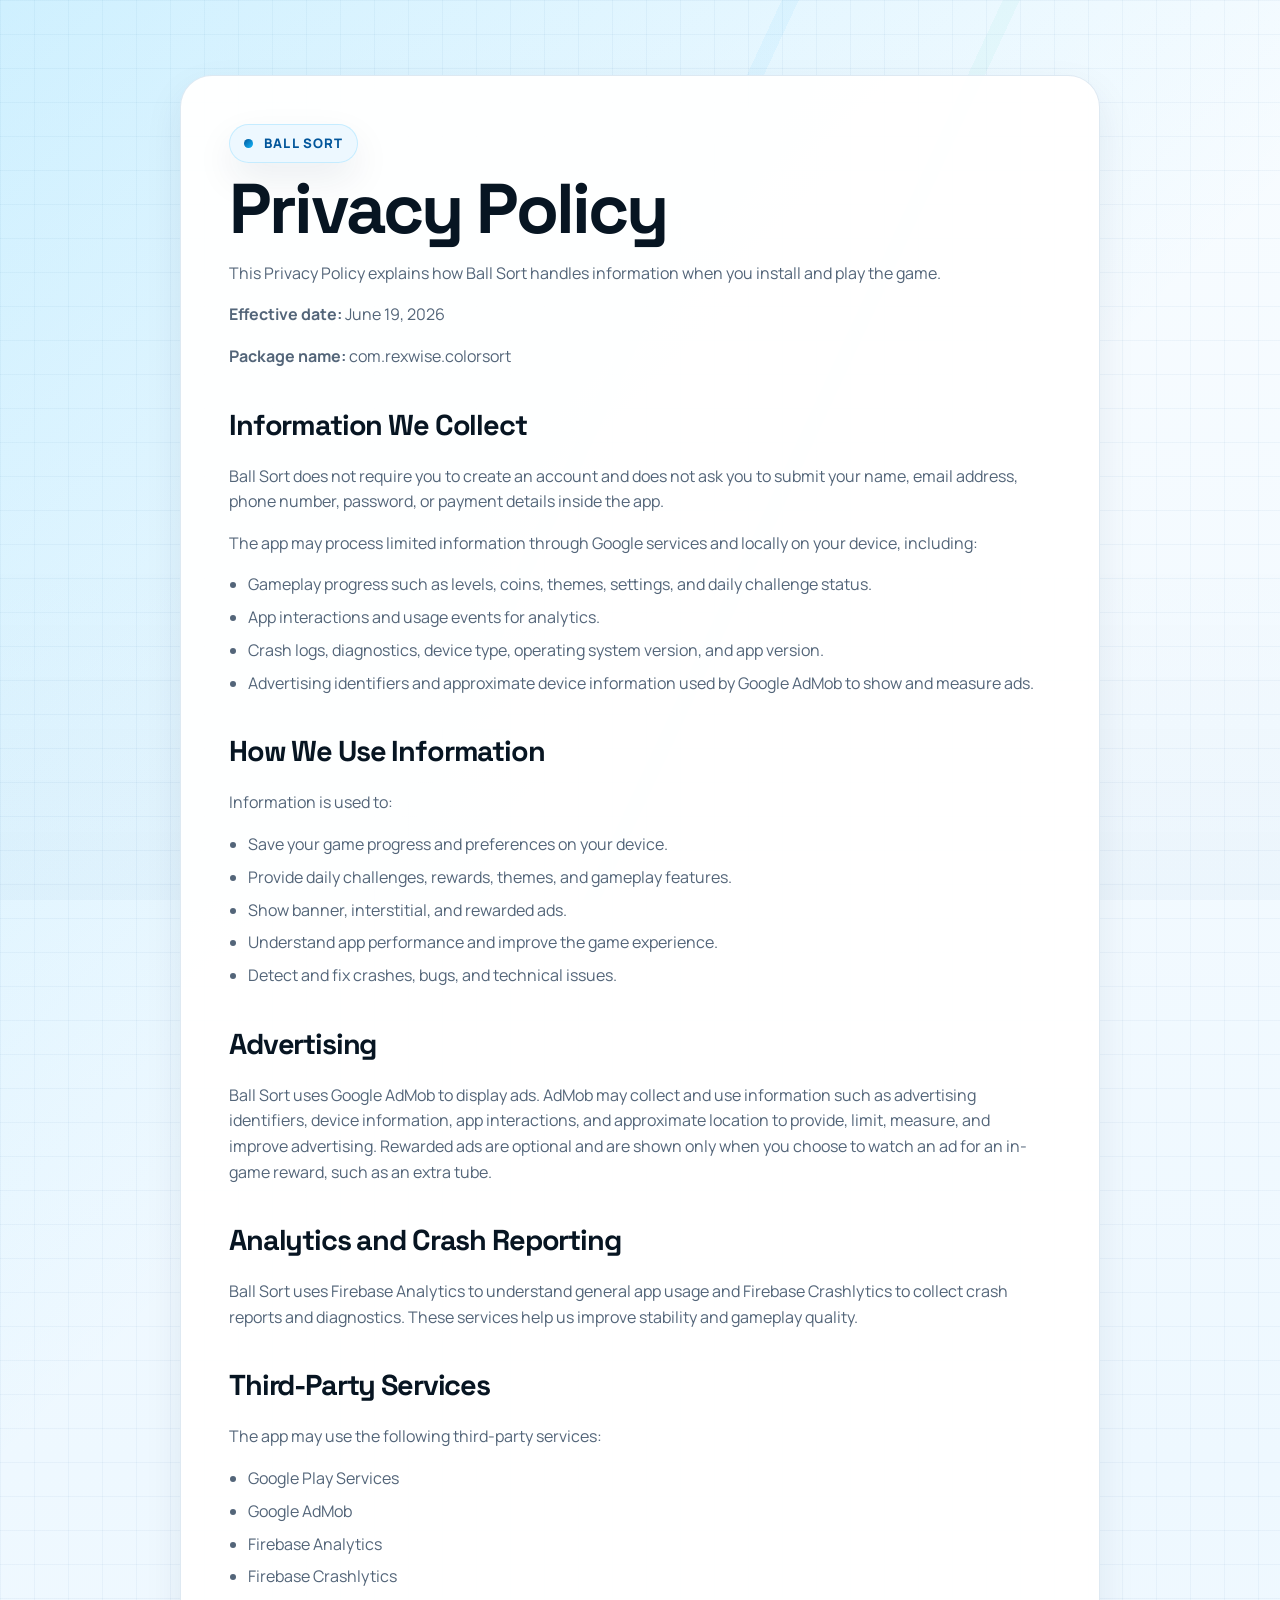
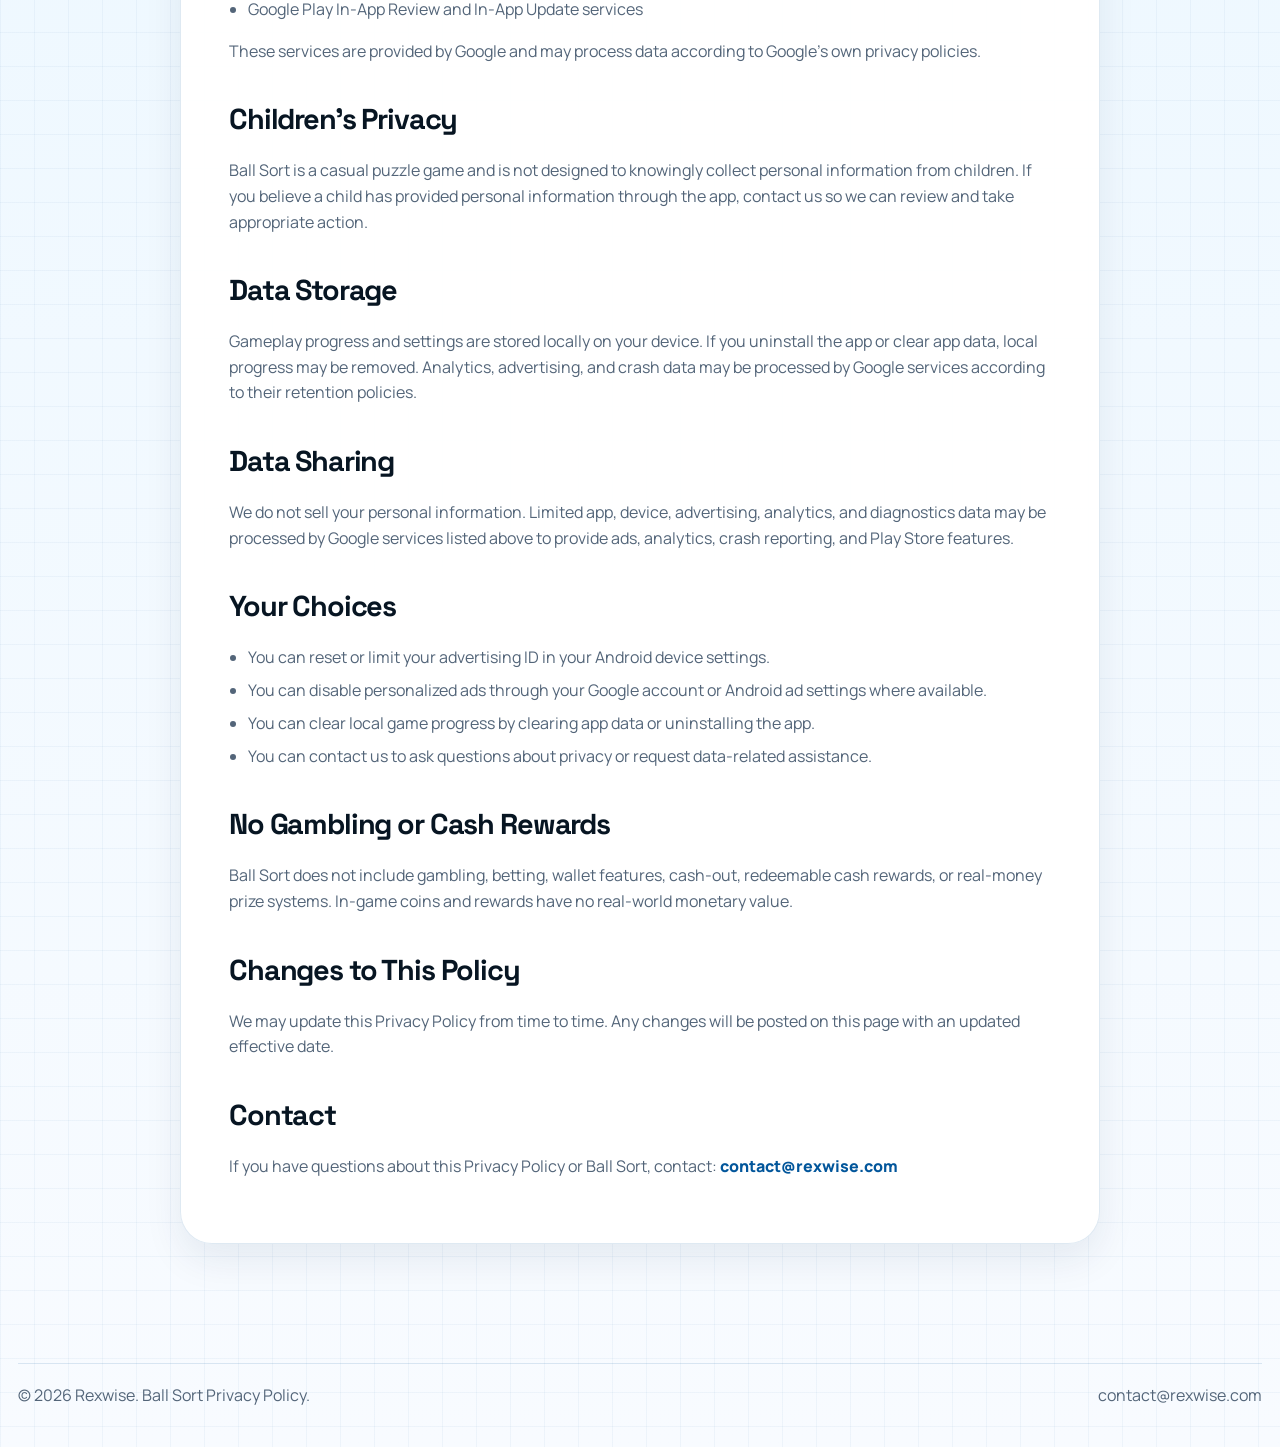
==== commit 065d663a: "Make Ball Sort privacy page standalone" ====
--- a/ball-sort-privacy-policy.html
+++ b/ball-sort-privacy-policy.html
@@ -8,14 +8,14 @@
       name="description"
       content="Privacy Policy for Ball Sort, a color sorting puzzle game published under package com.rexwise.colorsort."
     />
-    <meta name="author" content="Faheem Abbas" />
+    <meta name="author" content="Rexwise" />
     <meta name="robots" content="index, follow" />
     <link
       rel="canonical"
       href="https://faheemabbas766.github.io/ball-sort-privacy-policy.html"
     />
     <meta property="og:type" content="article" />
-    <meta property="og:site_name" content="Faheem Abbas Portfolio" />
+    <meta property="og:site_name" content="Ball Sort" />
     <meta property="og:title" content="Ball Sort Privacy Policy" />
     <meta
       property="og:description"
@@ -40,26 +40,6 @@
     <link href="css/styles.css" rel="stylesheet" />
   </head>
   <body data-page="privacy">
-    <header class="site-header">
-      <div class="container nav-wrap">
-        <a class="brand" href="index.html">
-          <span class="brand-avatar-wrap">
-            <img class="brand-avatar" src="assets/profile-hero.jpg" alt="Faheem Abbas" />
-          </span>
-          Faheem Abbas
-        </a>
-        <button class="menu-toggle" type="button" aria-label="Toggle navigation">
-          <i class="bi bi-list"></i>
-        </button>
-        <nav class="site-nav" aria-label="Primary navigation">
-          <a href="index.html">Home</a>
-          <a href="projects.html">Projects</a>
-          <a href="resume.html">Resume</a>
-          <a href="contact.html">Contact</a>
-        </nav>
-      </div>
-    </header>
-
     <main class="page-shell">
       <section class="container section-compact">
         <article class="policy-shell">
@@ -177,7 +157,7 @@
           <h2>Contact</h2>
           <p>
             If you have questions about this Privacy Policy or Ball Sort, contact:
-            <a class="text-link" href="mailto:faheemabbas766@gmail.com">faheemabbas766@gmail.com</a>
+            <a class="text-link" href="mailto:contact@rexwise.com">contact@rexwise.com</a>
           </p>
         </article>
       </section>
@@ -185,12 +165,9 @@
 
     <footer class="footer">
       <div class="container footer-inner">
-        <div>© 2026 Faheem Abbas. Built for modern mobile product work.</div>
+        <div>© 2026 Rexwise. Ball Sort Privacy Policy.</div>
         <div class="footer-links">
-          <a href="ball-sort-privacy-policy.html">Privacy Policy</a>
-          <a href="https://linkedin.com/in/faheemabbas766" target="_blank" rel="noreferrer">LinkedIn</a>
-          <a href="https://github.com/faheemabbas766" target="_blank" rel="noreferrer">GitHub</a>
-          <a href="mailto:faheemabbas766@gmail.com">Email</a>
+          <a href="mailto:contact@rexwise.com">contact@rexwise.com</a>
         </div>
       </div>
     </footer>
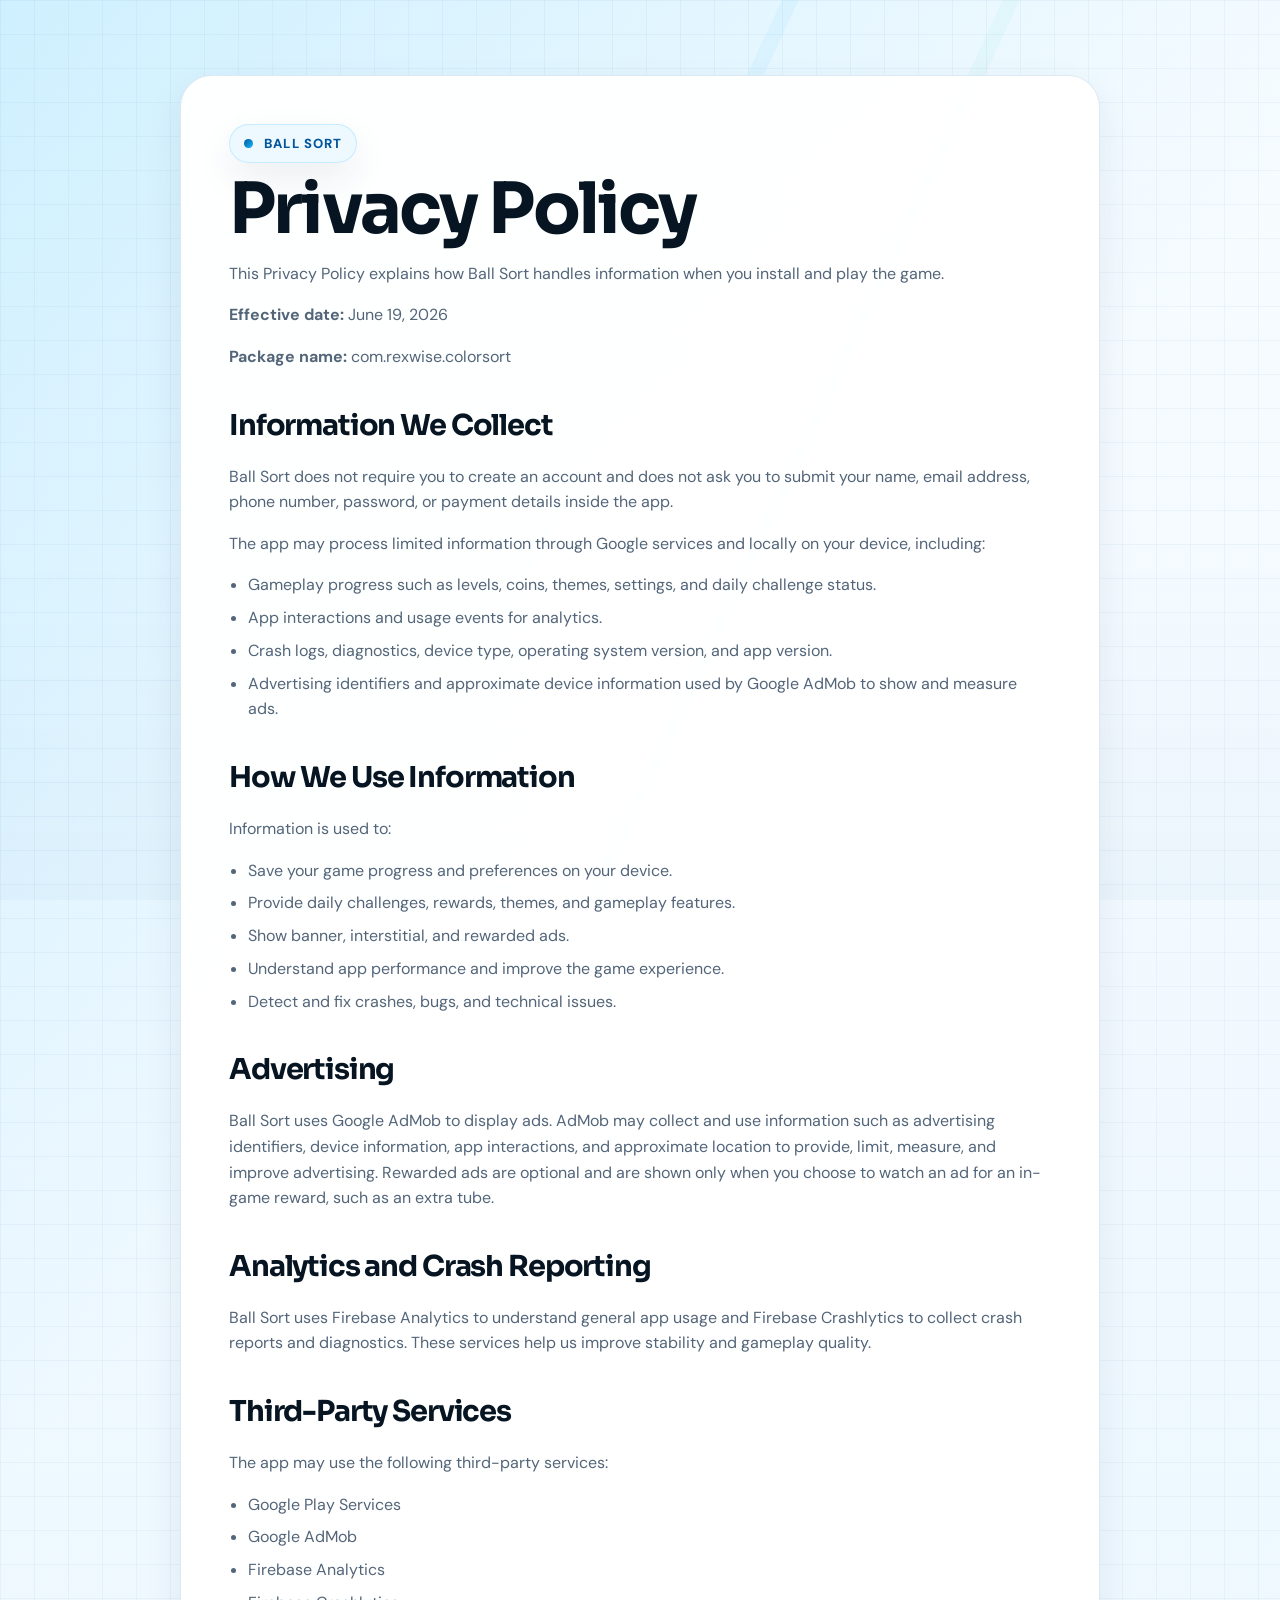
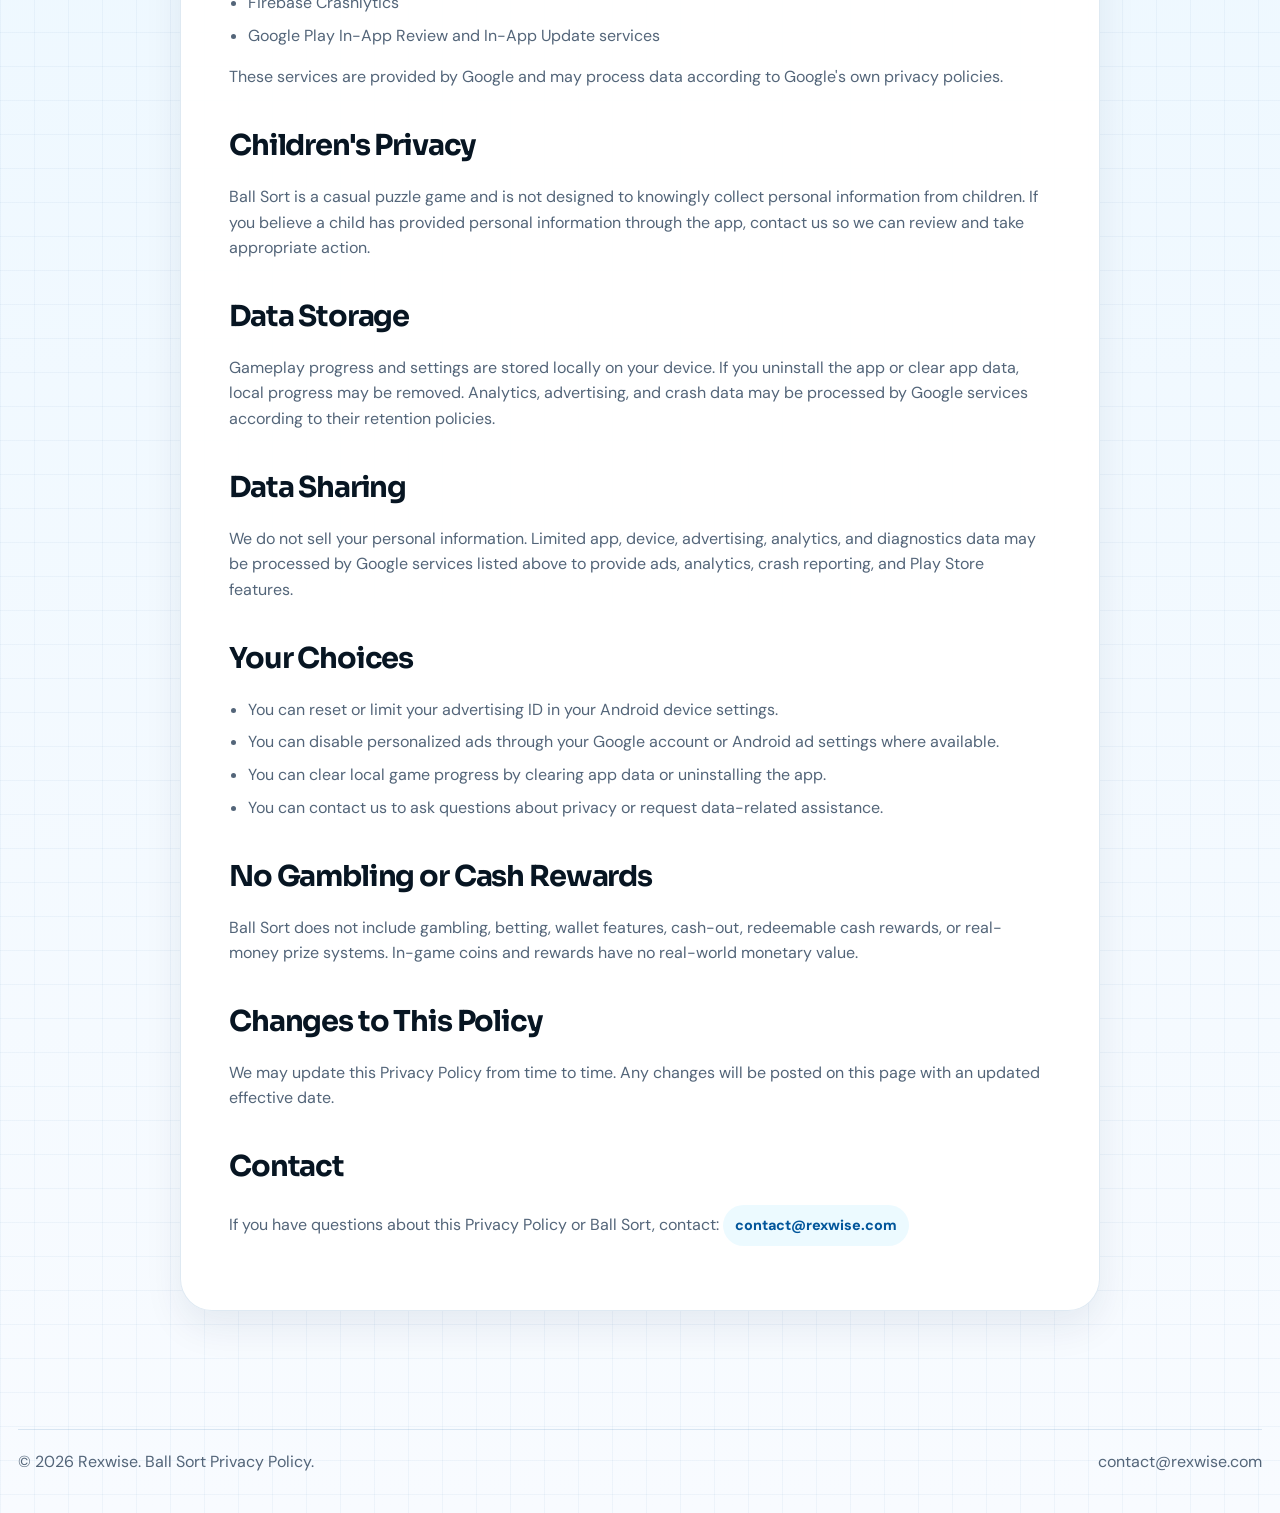
==== commit 8c71f594: "Migrate to self-hosted web fonts Replace Google Fonts with local WOFF2 font files to improve perform" ====
--- a/ball-sort-privacy-policy.html
+++ b/ball-sort-privacy-policy.html
@@ -27,12 +27,8 @@
     />
     <title>Privacy Policy | Ball Sort</title>
     <link rel="icon" type="image/x-icon" href="assets/favicon.ico" />
-    <link rel="preconnect" href="https://fonts.googleapis.com" />
-    <link rel="preconnect" href="https://fonts.gstatic.com" crossorigin />
-    <link
-      href="https://fonts.googleapis.com/css2?family=Manrope:wght@400;500;600;700;800&family=Space+Grotesk:wght@500;700&display=swap"
-      rel="stylesheet"
-    />
+    <link rel="preload" href="assets/fonts/dm-sans-latin.woff2" as="font" type="font/woff2" crossorigin />
+    <link rel="preload" href="assets/fonts/sora-latin.woff2" as="font" type="font/woff2" crossorigin />
     <link
       href="https://cdn.jsdelivr.net/npm/bootstrap-icons@1.11.3/font/bootstrap-icons.css"
       rel="stylesheet"
--- a/css/styles.css
+++ b/css/styles.css
@@ -1,3 +1,19 @@
+@font-face {
+  font-family: "DM Sans";
+  font-style: normal;
+  font-weight: 400 800;
+  font-display: optional;
+  src: url("../assets/fonts/dm-sans-latin.woff2") format("woff2");
+}
+
+@font-face {
+  font-family: "Sora";
+  font-style: normal;
+  font-weight: 500 700;
+  font-display: optional;
+  src: url("../assets/fonts/sora-latin.woff2") format("woff2");
+}
+
 :root {
   --bg: #eef8ff;
   --bg-soft: #dff4ff;
@@ -44,7 +60,7 @@
     linear-gradient(135deg, rgba(19, 185, 253, 0.18), transparent 34%),
     linear-gradient(180deg, #f8fcff 0%, #eef8ff 48%, #f8fbff 100%);
   background-size: 34px 34px, 34px 34px, auto, auto;
-  font-family: "Manrope", sans-serif;
+  font-family: "DM Sans", sans-serif;
   line-height: 1.6;
 }
 
@@ -119,7 +135,7 @@
   display: inline-flex;
   align-items: center;
   gap: 0.8rem;
-  font-family: "Space Grotesk", sans-serif;
+  font-family: "Sora", sans-serif;
   font-size: 1.15rem;
   font-weight: 700;
   letter-spacing: -0.03em;
@@ -200,7 +216,7 @@
 
 .section-title {
   margin: 0 0 0.9rem;
-  font-family: "Space Grotesk", sans-serif;
+  font-family: "Sora", sans-serif;
   font-size: clamp(2rem, 4vw, 3rem);
   line-height: 1.05;
   letter-spacing: -0.05em;
@@ -224,7 +240,7 @@
 
 .policy-shell h1,
 .policy-shell h2 {
-  font-family: "Space Grotesk", sans-serif;
+  font-family: "Sora", sans-serif;
   letter-spacing: -0.04em;
 }
 
@@ -250,6 +266,33 @@
 
 .policy-shell li + li {
   margin-top: 0.45rem;
+}
+
+.seo-summary-card {
+  position: relative;
+  overflow: hidden;
+  padding: clamp(1.25rem, 3vw, 2rem);
+  border: 1px solid rgba(19, 185, 253, 0.18);
+  border-radius: var(--radius-lg);
+  background:
+    radial-gradient(circle at 8% 12%, rgba(19, 185, 253, 0.18), transparent 28%),
+    linear-gradient(135deg, rgba(255, 255, 255, 0.96), rgba(236, 249, 255, 0.88));
+  box-shadow: var(--shadow-soft);
+}
+
+.seo-summary-card h2 {
+  margin: 0.95rem 0 0.75rem;
+  max-width: 18ch;
+  font-family: "Sora", sans-serif;
+  font-size: clamp(1.7rem, 3.3vw, 2.6rem);
+  line-height: 1.02;
+  letter-spacing: -0.05em;
+}
+
+.seo-summary-card p {
+  max-width: 72rem;
+  margin: 0 0 1.1rem;
+  color: var(--muted);
 }
 
 .eyebrow {
@@ -329,7 +372,7 @@
 .hero h1,
 .hero h2 {
   margin: 1rem 0 1.3rem;
-  font-family: "Space Grotesk", sans-serif;
+  font-family: "Sora", sans-serif;
   font-size: clamp(2.75rem, 5.2vw, 4.85rem);
   line-height: 0.95;
   letter-spacing: -0.07em;
@@ -478,6 +521,13 @@
   background: #0b1319;
   border: 1px solid rgba(255, 255, 255, 0.1);
   box-shadow: 0 30px 80px rgba(0, 0, 0, 0.28);
+}
+
+.hero-card picture,
+.contributor-score-card picture {
+  position: absolute;
+  inset: 0;
+  display: block;
 }
 
 .hero-card::before,
@@ -748,7 +798,7 @@
   color: rgba(255, 255, 255, 0.72);
 }
 
-.panel-dark .stack-block h4 {
+.panel-dark .stack-block h3 {
   color: rgba(255, 255, 255, 0.45);
 }
 
@@ -818,13 +868,13 @@
 .timeline-card h3,
 .mini-panel h3 {
   margin: 0 0 0.55rem;
-  font-family: "Space Grotesk", sans-serif;
+  font-family: "Sora", sans-serif;
   font-size: 1.25rem;
   letter-spacing: -0.04em;
 }
 
 .stat-card .number {
-  font-family: "Space Grotesk", sans-serif;
+  font-family: "Sora", sans-serif;
   font-size: clamp(2.2rem, 4vw, 3.35rem);
   line-height: 0.95;
   letter-spacing: -0.06em;
@@ -857,7 +907,8 @@
   overflow: hidden;
   display: flex;
   flex-direction: column;
-  gap: 1.15rem;
+  gap: 0.85rem;
+  padding: 1.25rem;
   border-color: rgba(2, 86, 155, 0.12);
   background:
     linear-gradient(90deg, rgba(19, 185, 253, 0.055) 1px, transparent 1px),
@@ -880,17 +931,7 @@
 }
 
 .project-card::after {
-  content: "";
-  position: absolute;
-  inset: auto 1.4rem 1.2rem auto;
-  width: 3.6rem;
-  height: 3.6rem;
-  border-radius: 1rem;
-  border: 1px solid rgba(19, 185, 253, 0.2);
-  background:
-    linear-gradient(135deg, transparent 44%, rgba(19, 185, 253, 0.16) 44% 56%, transparent 56%),
-    rgba(255, 255, 255, 0.42);
-  transform: rotate(45deg);
+  content: none;
 }
 
 .project-card:nth-child(3n + 1) {
@@ -933,16 +974,17 @@
   align-items: center;
   justify-content: space-between;
   gap: 1rem;
+  min-height: 3.9rem;
 }
 
 .project-logo {
   display: inline-flex;
   align-items: center;
   justify-content: center;
-  width: 4.35rem;
-  height: 4.35rem;
-  padding: 0.75rem;
-  border-radius: 1.35rem;
+  width: 3.8rem;
+  height: 3.8rem;
+  padding: 0.65rem;
+  border-radius: 1.15rem;
   background: linear-gradient(180deg, rgba(255, 255, 255, 0.98), rgba(235, 248, 255, 0.92));
   border: 1px solid rgba(19, 185, 253, 0.18);
   box-shadow: var(--shadow-soft);
@@ -952,7 +994,7 @@
   width: 100%;
   height: 100%;
   object-fit: contain;
-  border-radius: 0.95rem;
+  border-radius: 0.78rem;
 }
 
 .project-logo i {
@@ -979,7 +1021,52 @@
 
 .project-type {
   color: var(--brand);
+  max-width: 11rem;
+  text-align: right;
+  font-size: 0.78rem;
+  font-weight: 800;
+  letter-spacing: 0.08em;
+  line-height: 1.25;
+  text-transform: uppercase;
+}
+
+.project-copy {
+  display: grid;
+  gap: 0.45rem;
+}
+
+.project-card h3 {
+  margin-bottom: 0;
+  line-height: 1.1;
+}
+
+.project-card p {
+  font-size: 0.94rem;
+  line-height: 1.55;
+}
+
+.project-proof {
+  display: grid;
+  gap: 0.45rem;
+  padding: 0.72rem;
+  border: 1px solid rgba(19, 185, 253, 0.14);
+  border-radius: 1.05rem;
+  background: rgba(255, 255, 255, 0.68);
+  box-shadow: inset 0 1px 0 rgba(255, 255, 255, 0.72);
+}
+
+.project-proof span {
+  display: block;
+  color: var(--muted);
   font-size: 0.84rem;
+  line-height: 1.35;
+}
+
+.project-proof strong {
+  display: block;
+  margin-bottom: 0.12rem;
+  color: var(--ink);
+  font-size: 0.74rem;
   font-weight: 800;
   letter-spacing: 0.08em;
   text-transform: uppercase;
@@ -990,22 +1077,24 @@
   margin: 0;
   list-style: none;
   display: grid;
-  gap: 0.7rem;
+  gap: 0.55rem;
 }
 
 .project-list li {
   position: relative;
-  padding-left: 1.15rem;
+  padding-left: 1rem;
   color: var(--muted);
+  font-size: 0.88rem;
+  line-height: 1.36;
 }
 
 .project-list li::before {
   content: "";
   position: absolute;
   left: 0;
-  top: 0.7rem;
-  width: 0.5rem;
-  height: 0.5rem;
+  top: 0.57rem;
+  width: 0.38rem;
+  height: 0.38rem;
   border-radius: 50%;
   background: linear-gradient(135deg, var(--brand), var(--brand-2));
 }
@@ -1015,23 +1104,36 @@
   flex-wrap: wrap;
   align-items: center;
   justify-content: space-between;
-  gap: 0.9rem;
+  gap: 0.65rem;
   margin-top: auto;
-  padding-top: 0.4rem;
+  padding-top: 0.2rem;
 }
 
 .project-links {
   display: inline-flex;
   flex-wrap: wrap;
-  gap: 0.8rem;
+  gap: 0.55rem;
 }
 
 .text-link {
   display: inline-flex;
   align-items: center;
   gap: 0.45rem;
+  padding: 0.55rem 0.75rem;
+  border-radius: 999px;
+  background: rgba(19, 185, 253, 0.08);
   color: var(--brand);
   font-weight: 800;
+  font-size: 0.9rem;
+}
+
+.project-card .project-tags {
+  gap: 0.45rem;
+}
+
+.project-card .tag {
+  padding: 0.5rem 0.68rem;
+  font-size: 0.82rem;
 }
 
 .text-link:hover {
@@ -1080,7 +1182,7 @@
   z-index: 1;
   display: block;
   margin-bottom: 0.4rem;
-  font-family: "Space Grotesk", sans-serif;
+  font-family: "Sora", sans-serif;
   font-size: clamp(1.45rem, 2.3vw, 2rem);
   font-weight: 800;
   letter-spacing: -0.05em;
@@ -1133,7 +1235,7 @@
 
 .store-showcase-meta h3 {
   margin: 0.2rem 0 0.35rem;
-  font-family: "Space Grotesk", sans-serif;
+  font-family: "Sora", sans-serif;
   font-size: clamp(1.4rem, 2vw, 1.8rem);
   letter-spacing: -0.04em;
 }
@@ -1410,7 +1512,7 @@
 
 .gallery-modal-title {
   margin: 0.3rem 0 0.55rem;
-  font-family: "Space Grotesk", sans-serif;
+  font-family: "Sora", sans-serif;
   font-size: clamp(1.45rem, 2vw, 2rem);
   line-height: 1.05;
   letter-spacing: -0.04em;
@@ -1464,7 +1566,7 @@
 
 .highlight-grid {
   display: grid;
-  grid-template-columns: minmax(0, 1.1fr) minmax(0, 0.9fr);
+  grid-template-columns: minmax(0, 0.8fr) minmax(0, 1.2fr);
   gap: 1.25rem;
 }
 
@@ -1479,13 +1581,52 @@
 
 .contribution-list {
   display: grid;
+  grid-template-columns: repeat(2, minmax(0, 1fr));
   gap: 0.8rem;
+}
+
+.contribution-pills {
+  margin-top: 1.2rem;
+}
+
+.contribution-proof-grid {
+  display: grid;
+  gap: 0.75rem;
+  margin-top: 1.4rem;
+}
+
+.contribution-proof-grid div {
+  padding: 0.9rem 1rem;
+  border: 1px solid rgba(255, 255, 255, 0.12);
+  border-radius: 1rem;
+  background: rgba(255, 255, 255, 0.07);
+  box-shadow: inset 0 1px 0 rgba(255, 255, 255, 0.06);
+}
+
+.contribution-proof-grid strong,
+.contribution-proof-grid span {
+  display: block;
+}
+
+.contribution-proof-grid strong {
+  margin-bottom: 0.28rem;
+  color: #fff;
+  font-size: 0.86rem;
+  font-weight: 800;
+  letter-spacing: 0.08em;
+  text-transform: uppercase;
+}
+
+.contribution-proof-grid span {
+  color: rgba(255, 255, 255, 0.76);
+  font-size: 0.94rem;
+  line-height: 1.45;
 }
 
 .contribution-item {
   display: grid;
   gap: 0.28rem;
-  padding: 1rem;
+  padding: 0.9rem;
   border-radius: 1.1rem;
   border: 1px solid rgba(2, 86, 155, 0.12);
   background: linear-gradient(180deg, rgba(255, 255, 255, 0.98), rgba(241, 249, 255, 0.98));
@@ -1509,8 +1650,138 @@
 
 .contribution-item span {
   color: var(--ink);
-  font-size: 0.96rem;
+  font-size: 0.92rem;
   line-height: 1.45;
+}
+
+.contributor-hero h1 {
+  max-width: 12ch;
+}
+
+.contributor-score-card {
+  position: relative;
+  display: grid;
+  align-content: end;
+  min-height: 38rem;
+  height: 100%;
+  overflow: hidden;
+  padding: 1.45rem;
+  border-radius: 34px;
+  color: #fff;
+  background:
+    linear-gradient(180deg, rgba(7, 18, 30, 0.08), rgba(7, 18, 30, 0.78)),
+    linear-gradient(135deg, rgba(19, 185, 253, 0.2), rgba(0, 200, 150, 0.1)),
+    #071a2c;
+  border: 1px solid rgba(255, 255, 255, 0.12);
+  box-shadow: 0 30px 80px rgba(0, 0, 0, 0.28);
+}
+
+.contributor-score-card::before {
+  content: "";
+  position: absolute;
+  inset: 1rem;
+  z-index: 1;
+  border: 1px solid rgba(255, 255, 255, 0.09);
+  border-radius: 28px;
+  pointer-events: none;
+}
+
+.contributor-score-card img {
+  position: absolute;
+  inset: 0;
+  width: 100%;
+  height: 100%;
+  object-fit: cover;
+  object-position: 62% center;
+  opacity: 0.7;
+  filter: saturate(108%);
+}
+
+@media (prefers-reduced-motion: reduce) {
+  *,
+  *::before,
+  *::after {
+    scroll-behavior: auto !important;
+    transition-duration: 0.01ms !important;
+    animation-duration: 0.01ms !important;
+    animation-iteration-count: 1 !important;
+  }
+}
+
+.contributor-score-card > div {
+  position: relative;
+  z-index: 2;
+}
+
+.contributor-score-card h2 {
+  margin: 0.35rem 0 0.2rem;
+  font-family: "Sora", sans-serif;
+  font-size: clamp(2.1rem, 4vw, 3.25rem);
+  line-height: 0.95;
+  letter-spacing: -0.06em;
+}
+
+.contributor-score-card p {
+  margin: 0;
+  max-width: 28rem;
+  color: rgba(255, 255, 255, 0.78);
+}
+
+.score-label {
+  display: inline-flex;
+  width: fit-content;
+  padding: 0.5rem 0.8rem;
+  border-radius: 999px;
+  color: #c8efff;
+  background: rgba(255, 255, 255, 0.09);
+  border: 1px solid rgba(255, 255, 255, 0.12);
+  font-size: 0.78rem;
+  font-weight: 800;
+  letter-spacing: 0.08em;
+  text-transform: uppercase;
+}
+
+.score-grid {
+  display: grid;
+  grid-template-columns: repeat(3, minmax(0, 1fr));
+  gap: 0.75rem;
+  margin-top: 1.3rem;
+}
+
+.score-grid div {
+  padding: 0.85rem;
+  border-radius: 1rem;
+  background: rgba(255, 255, 255, 0.1);
+  border: 1px solid rgba(255, 255, 255, 0.12);
+}
+
+.score-grid strong,
+.score-grid span {
+  display: block;
+}
+
+.score-grid strong {
+  font-family: "Sora", sans-serif;
+  font-size: 1.55rem;
+  line-height: 1;
+}
+
+.score-grid span {
+  margin-top: 0.24rem;
+  color: rgba(255, 255, 255, 0.74);
+  font-size: 0.78rem;
+  font-weight: 700;
+}
+
+.contributor-cta {
+  display: flex;
+  align-items: center;
+  justify-content: space-between;
+  gap: 1.25rem;
+}
+
+.contributor-cta > div:first-child {
+  max-width: 58rem;
 }
 
 .spotlight-card {
@@ -1554,10 +1825,10 @@
 
 .spotlight-card h2 {
   margin: 0 0 0.7rem;
-  font-family: "Space Grotesk", sans-serif;
-  font-size: clamp(2rem, 4vw, 3.2rem);
-  line-height: 1;
-  letter-spacing: -0.06em;
+  font-family: "Sora", sans-serif;
+  font-size: clamp(1.75rem, 3vw, 2.5rem);
+  line-height: 1.04;
+  letter-spacing: -0.03em;
 }
 
 .spotlight-card .section-title,
@@ -1655,7 +1926,7 @@
   margin-top: 1.1rem;
 }
 
-.stack-block h4 {
+.stack-block h3 {
   margin: 0 0 0.55rem;
   font-size: 0.98rem;
   letter-spacing: 0.02em;
@@ -1693,7 +1964,7 @@
 
 .quote-panel blockquote {
   margin: 0;
-  font-family: "Space Grotesk", sans-serif;
+  font-family: "Sora", sans-serif;
   font-size: clamp(1.5rem, 3vw, 2.15rem);
   line-height: 1.12;
   letter-spacing: -0.04em;
@@ -1741,7 +2012,7 @@
 
 .availability-title {
   margin: 0;
-  font-family: "Space Grotesk", sans-serif;
+  font-family: "Sora", sans-serif;
   font-size: clamp(2rem, 4vw, 2.6rem);
   line-height: 1.02;
   letter-spacing: -0.05em;
@@ -1892,6 +2163,10 @@
     grid-template-columns: 1fr;
   }
 
+  .contribution-list {
+    grid-template-columns: 1fr;
+  }
+
   .hero {
     gap: 2rem;
     min-height: auto;
@@ -1904,6 +2179,15 @@
 
   .hero-card {
     min-height: 34rem;
+  }
+
+  .contributor-score-card {
+    min-height: 34rem;
+  }
+
+  .contributor-cta {
+    align-items: flex-start;
+    flex-direction: column;
   }
 
   .value-grid,
@@ -2135,6 +2419,22 @@
     border-radius: 22px;
   }
 
+  .contributor-score-card {
+    min-height: 25rem;
+    padding: 1rem;
+    border-radius: 22px;
+  }
+
+  .contributor-score-card::before {
+    inset: 0.65rem;
+    border-radius: 18px;
+  }
+
+  .score-grid {
+    grid-template-columns: 1fr;
+    gap: 0.55rem;
+  }
+
   .hero p {
     margin-bottom: 1.2rem;
     font-size: 0.98rem;
